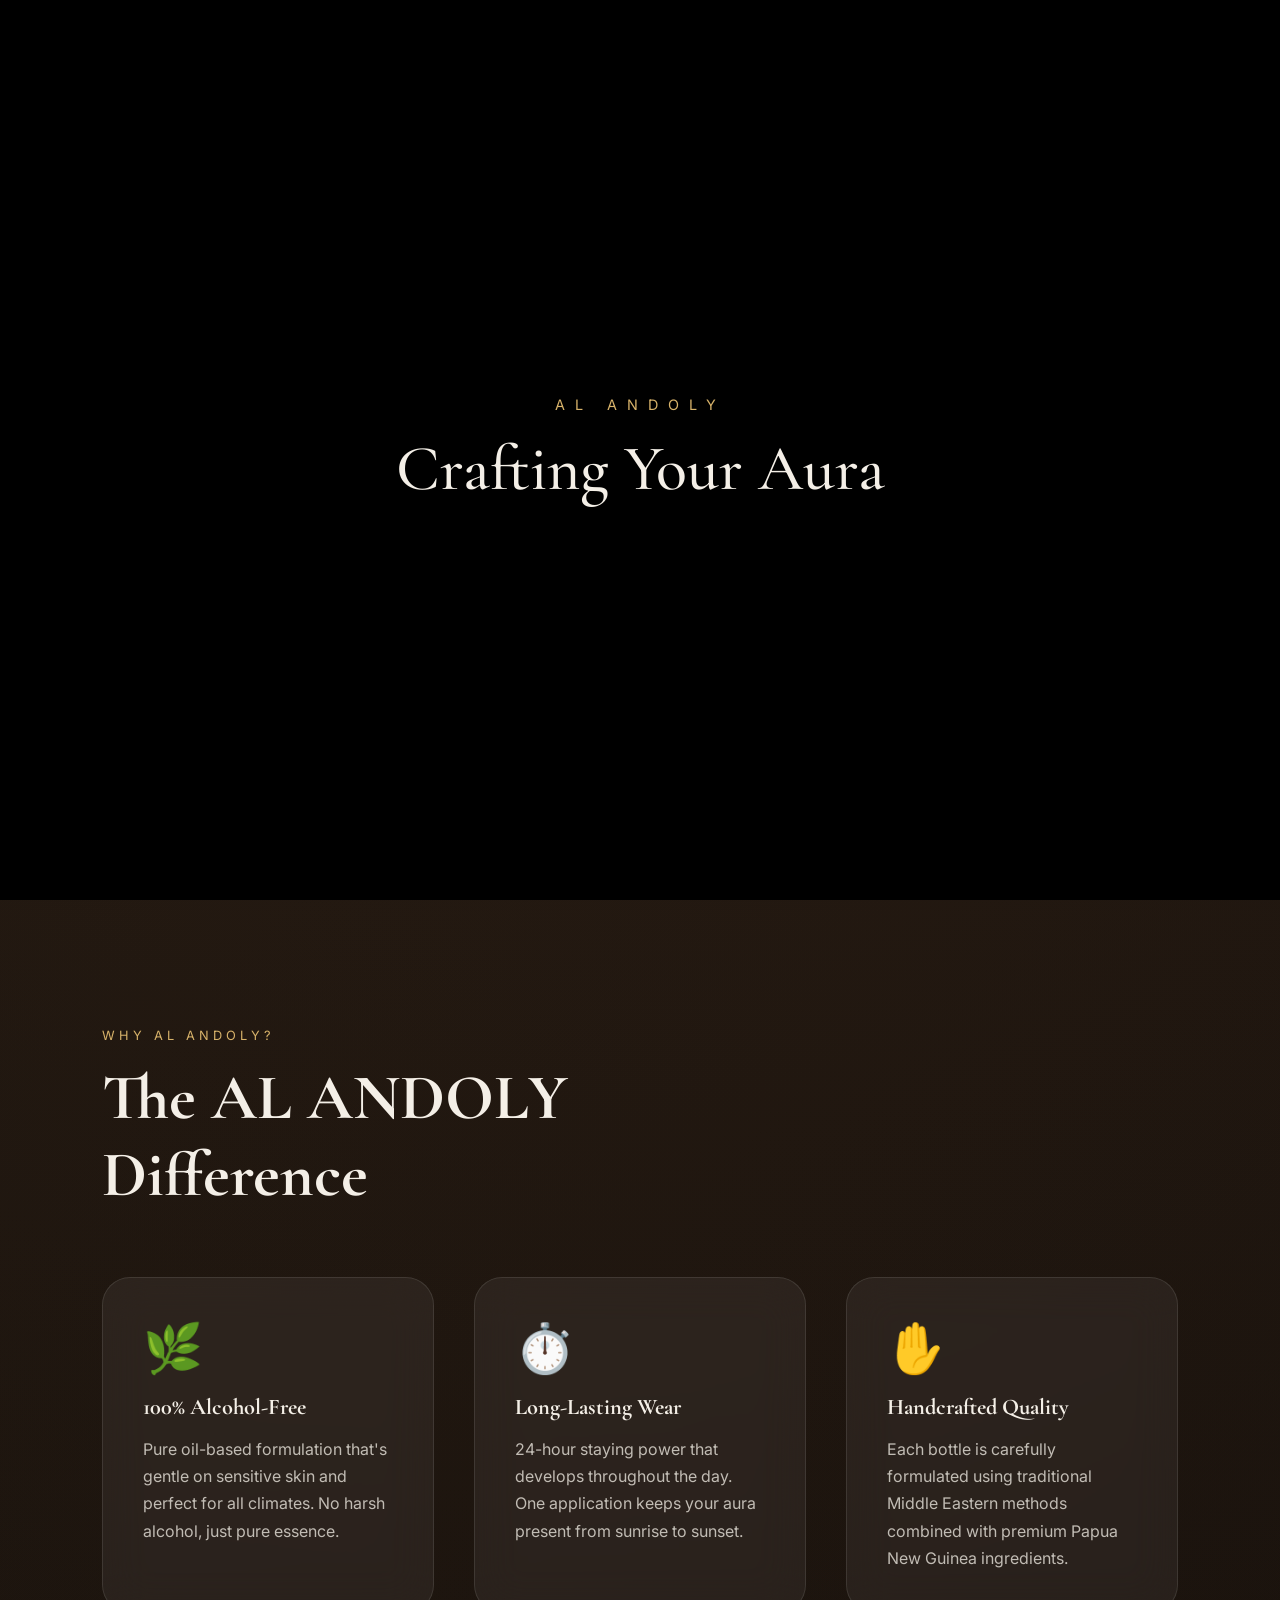
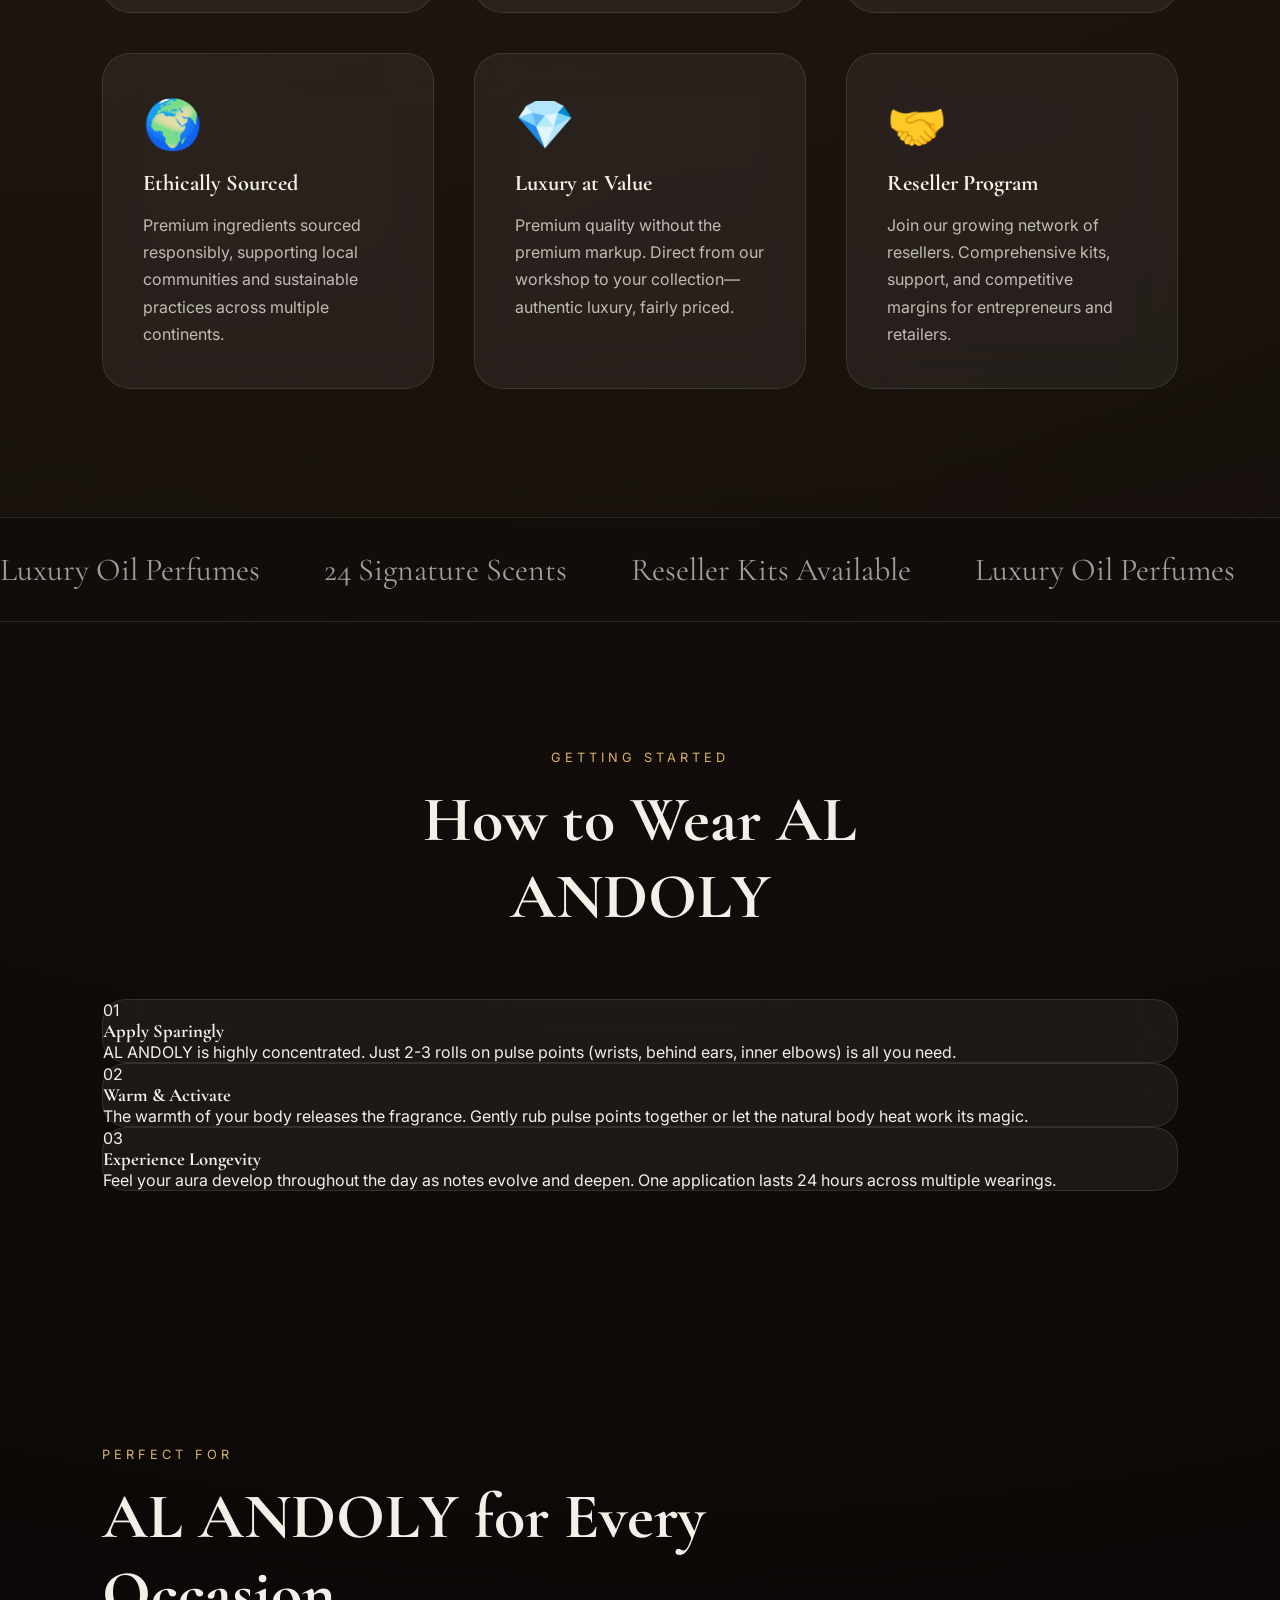
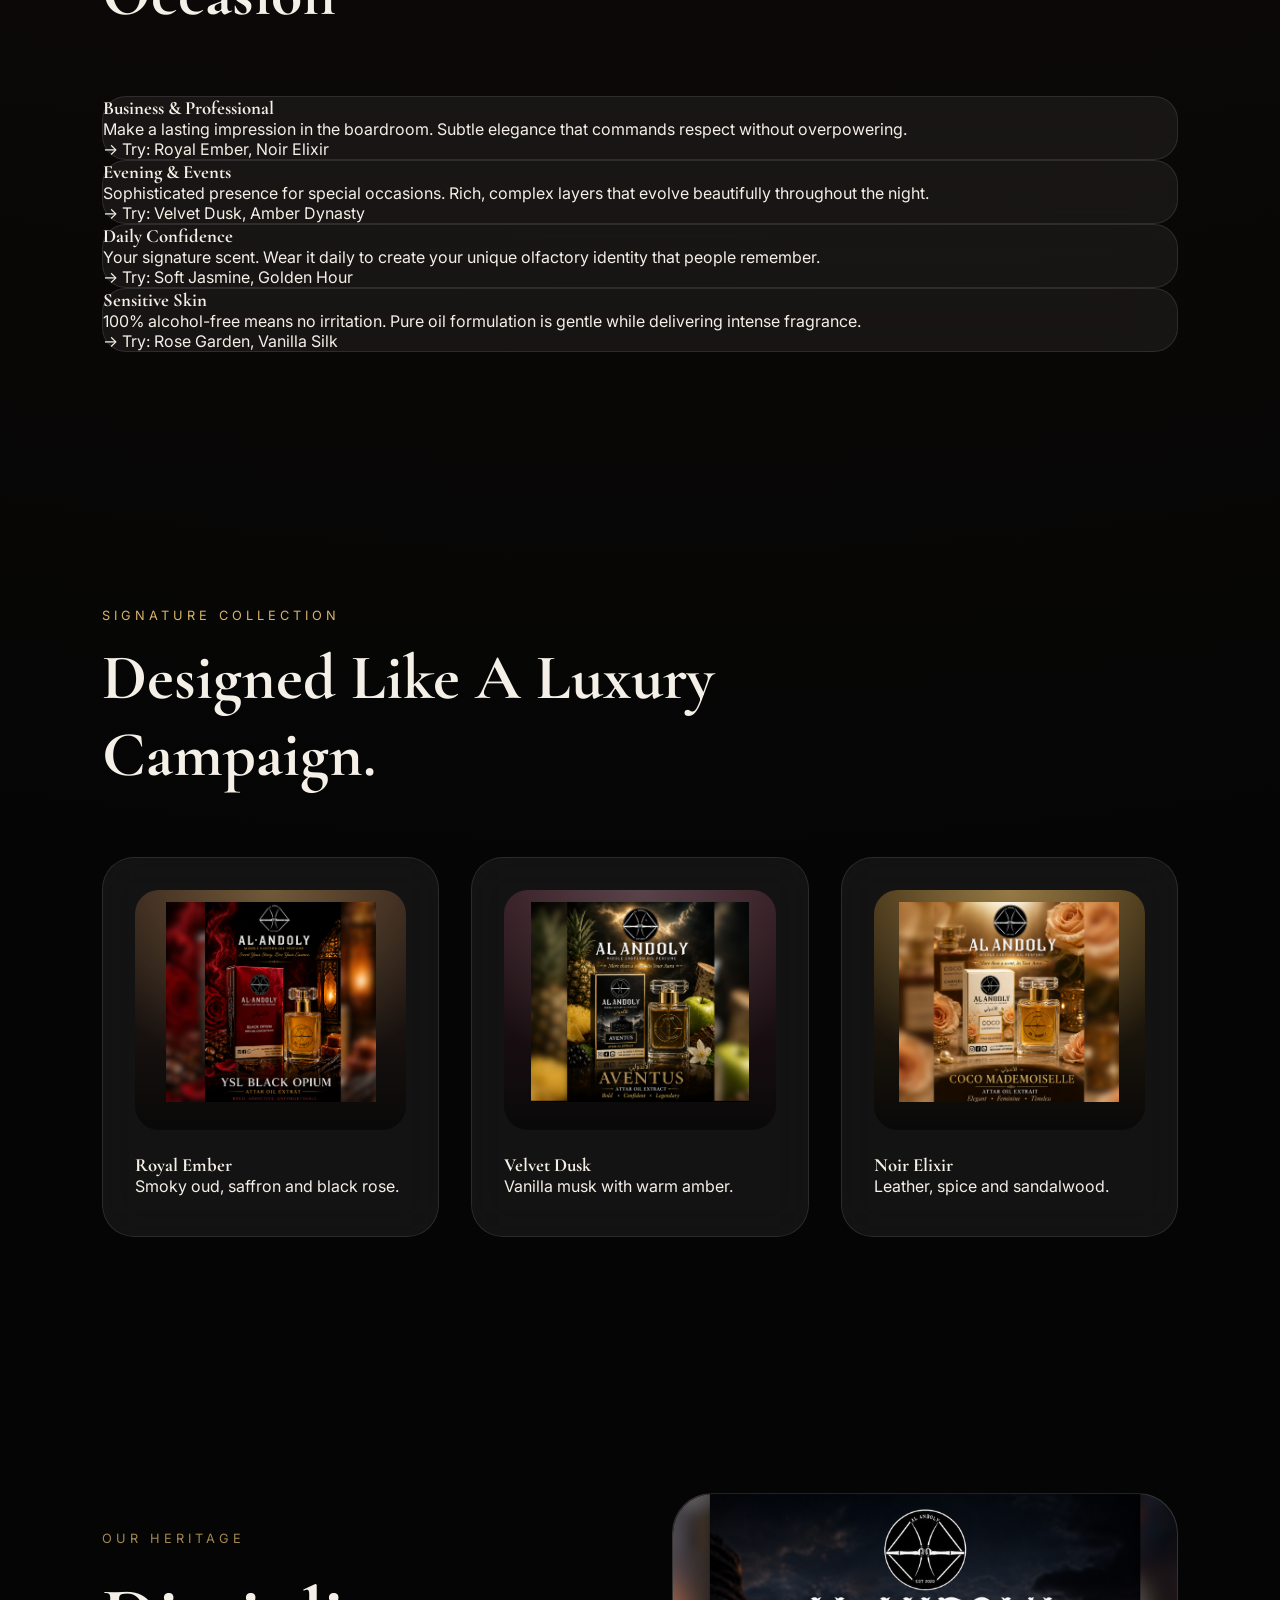
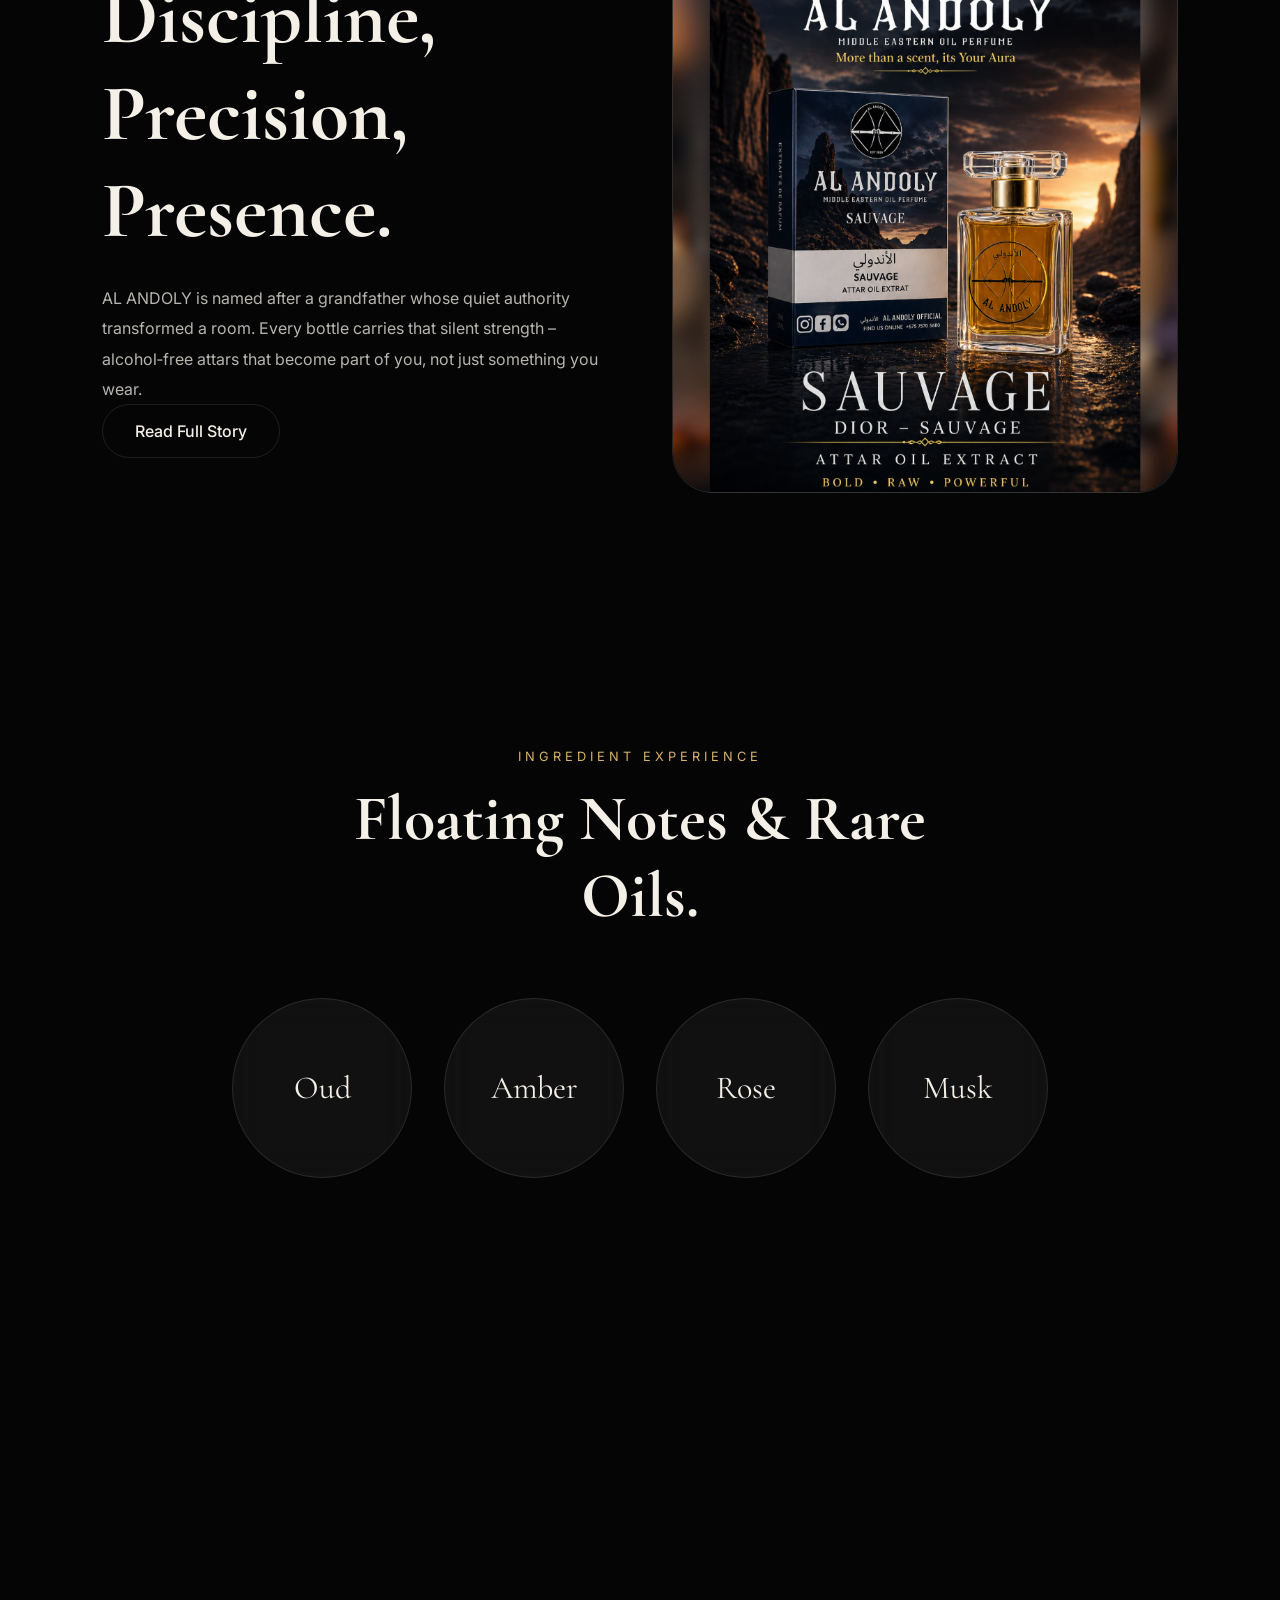
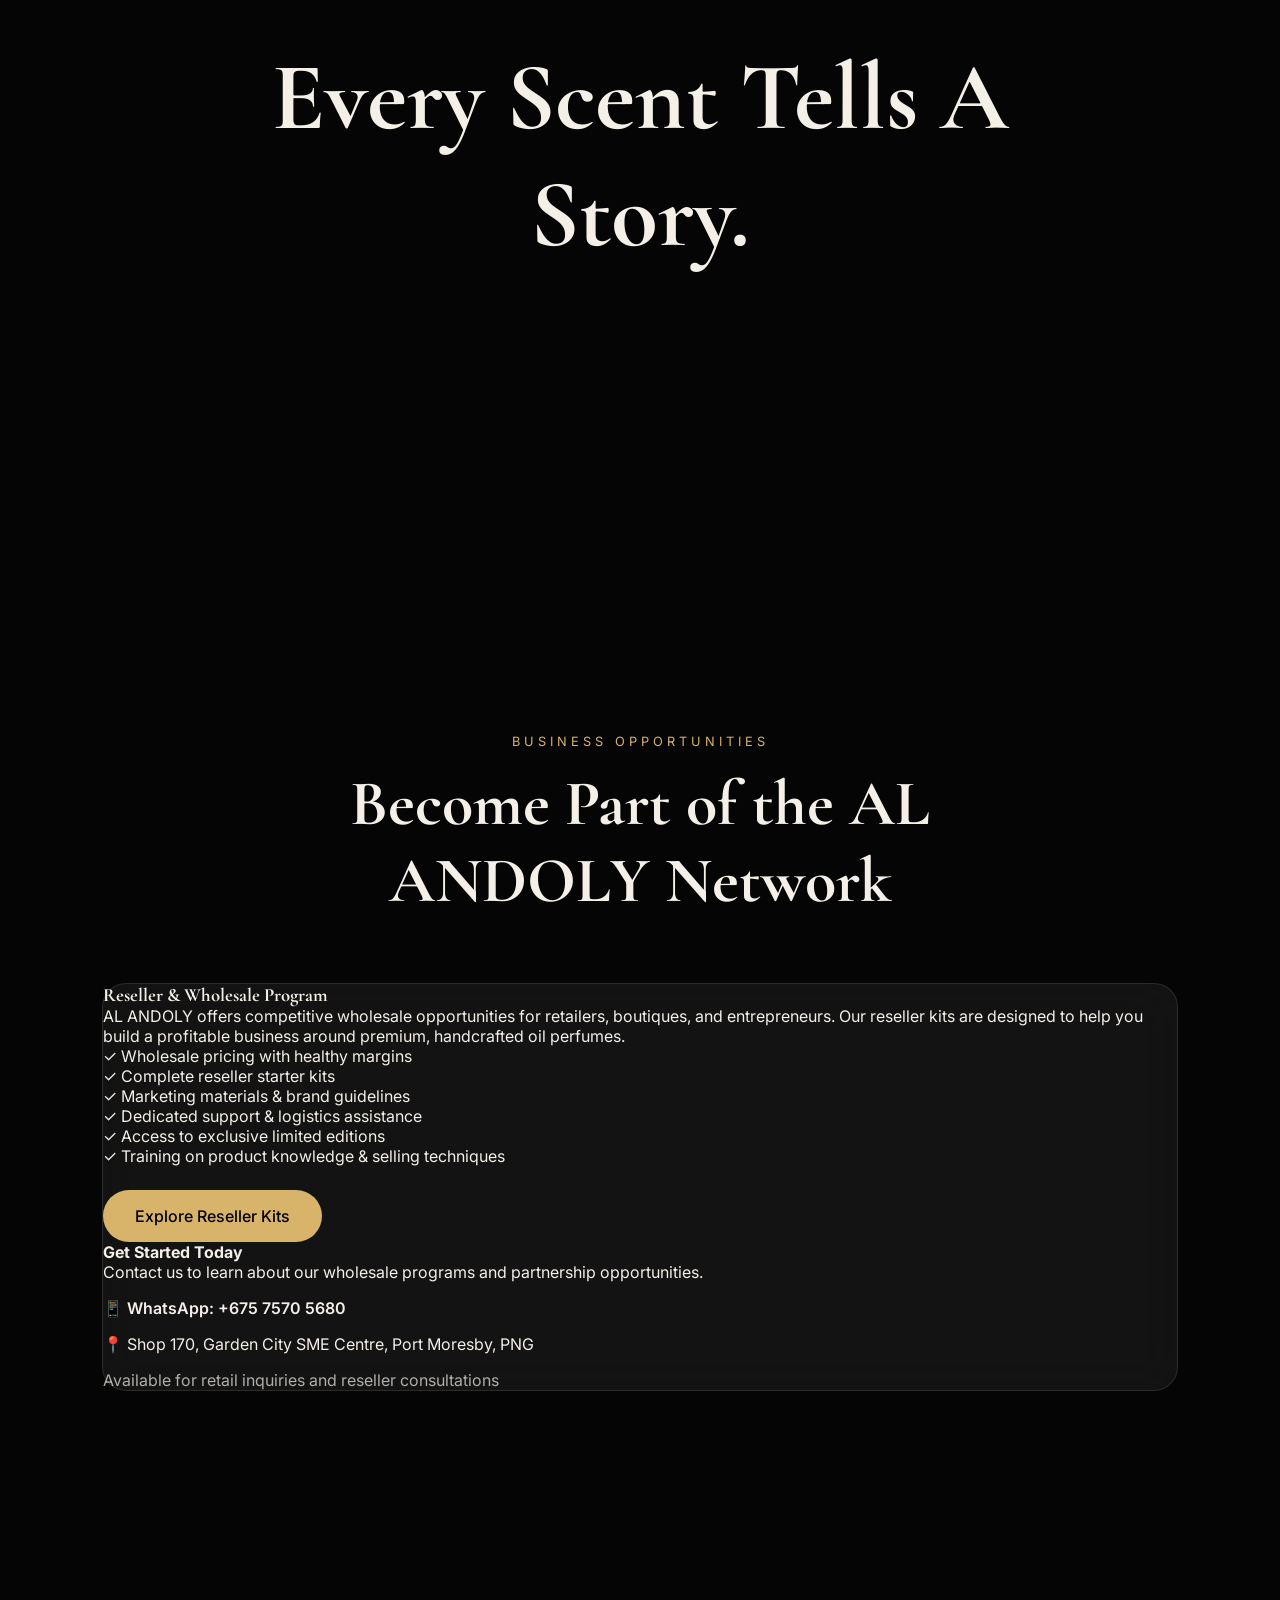
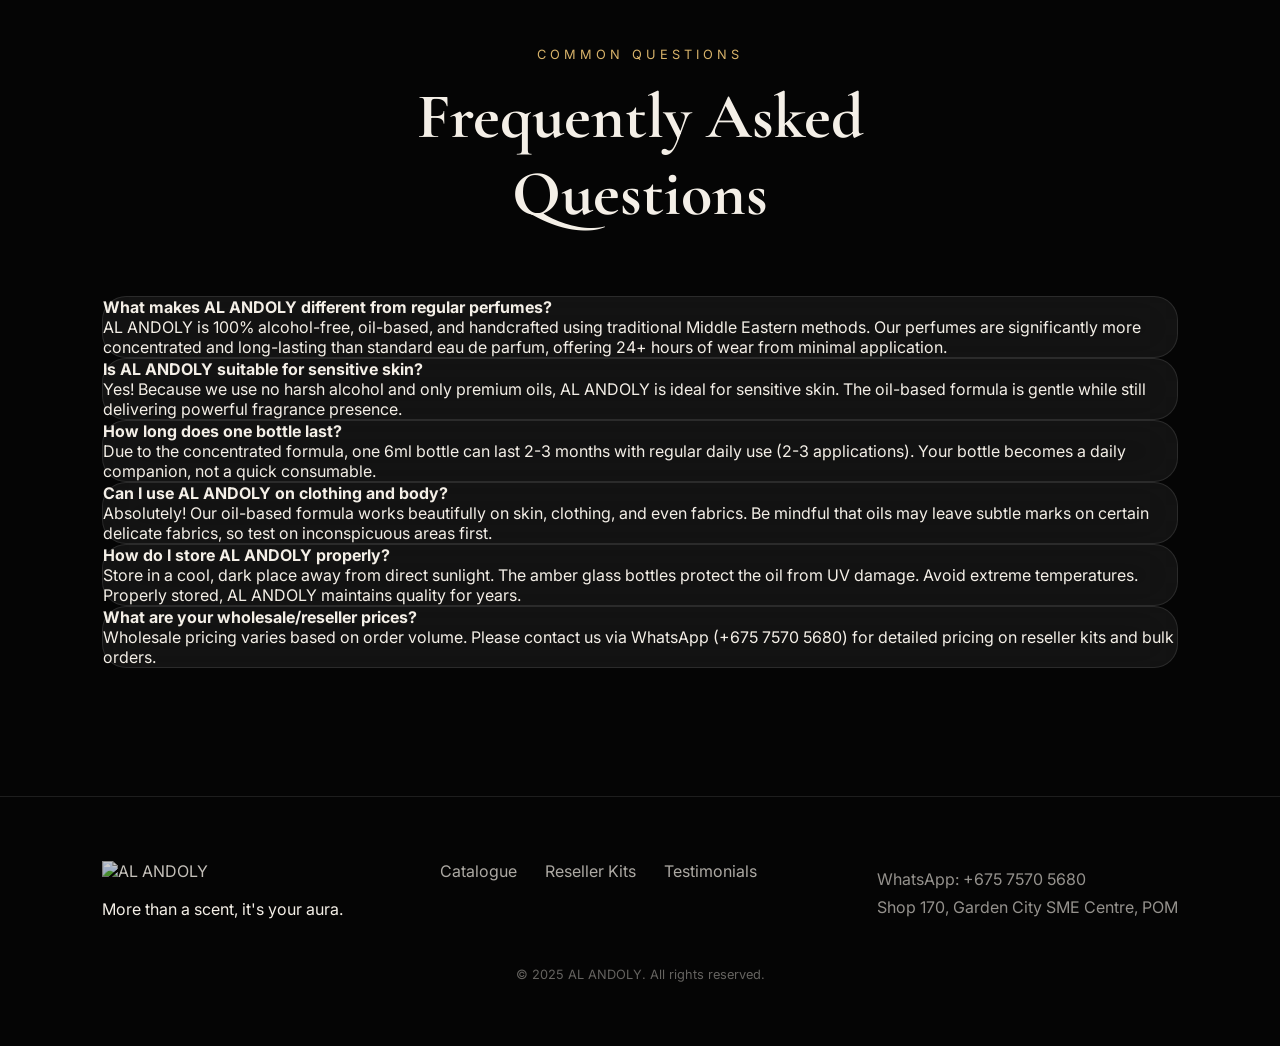
==== index.html @ 58c6578e "Initial Webpage upload" ====
<!DOCTYPE html>
<html lang="en">
<head>
  <meta charset="UTF-8" />
  <meta name="viewport" content="width=device-width, initial-scale=1.0, user-scalable=yes" />
  <title>AL ANDOLY | Luxury Oil Perfumes</title>
  <link rel="preconnect" href="https://fonts.googleapis.com">
  <link rel="preconnect" href="https://fonts.gstatic.com" crossorigin>
  <link href="https://fonts.googleapis.com/css2?family=Cormorant+Garamond:wght@300;400;500;600;700&family=Inter:wght@300;400;500;600&display=swap" rel="stylesheet">
  <link rel="stylesheet" href="css/style.css">
  <script src="https://cdnjs.cloudflare.com/ajax/libs/gsap/3.12.5/gsap.min.js" defer></script>
  <script src="https://cdnjs.cloudflare.com/ajax/libs/gsap/3.12.5/ScrollTrigger.min.js" defer></script>
  <script src="https://unpkg.com/lenis@1.1.16/dist/lenis.min.js" defer></script>
  <script src="https://cdnjs.cloudflare.com/ajax/libs/three.js/r128/three.min.js" defer></script>
  <script src="js/main.js" defer></script>
</head>
<body>
  <div class="noise"></div>
  <div class="cursor"></div>

  <!-- Preloader -->
  <div class="preloader">
    <div class="preloader__content">
      <span>AL ANDOLY</span>
      <h1>Crafting Your Aura</h1>
    </div>
  </div>

  <!-- Ad trigger button (present on all pages) -->
  <button class="ad-trigger" id="adTrigger">
    <span>🔥</span> EXCLUSIVE OFFERS
  </button>

  <!-- Advertisement Modal -->
  <div class="ad-modal" id="adModal">
    <div class="ad-modal__overlay"></div>
    <div class="ad-modal__content glass">
      <button class="ad-modal__close" id="adClose">&times;</button>
      <div class="ad-slider" id="adSlider"></div>
      <div class="ad-slider__controls">
        <button id="adPrev">&#10094;</button>
        <button id="adNext">&#10095;</button>
      </div>
    </div>
  </div>

  <header class="header glass">
    <div class="header__logo">
      <img src="pictures/logo.jpg" alt="AL ANDOLY" />
    </div>
    <nav>
      <a href="index.html" class="active">Home</a>
      <a href="about.html">About</a>
      <a href="catalogue.html">Catalogue</a>
      <a href="products.html">Products</a>
      <a href="reviews.html">Reviews</a>
    </nav>
    <button class="header__burger">☰</button>
  </header>

  <main>
    <!-- Hero with Three.js canvas -->
    <section class="hero" id="hero">
      <canvas id="heroCanvas"></canvas>
      <div class="hero__overlay"></div>
      <div class="hero__content">
        <p class="eyebrow">Alcohol‑Free · Oil‑Based · Long‑Lasting</p>
        <h1>More Than<br>A Scent.<br>It’s Your Aura.</h1>
        <p class="hero__description">
          Hand‑crafted Middle Eastern oil perfumes, fused with the spirit of Papua New Guinea.
          Wear your identity, leave a quiet mark that lasts from morning until night.
        </p>
        <div class="hero__actions">
          <a href="catalogue.html" class="btn gold">Explore Collection</a>
          <a href="about.html" class="btn ghost">Our Story</a>
        </div>
      </div>
      <div class="floating-bottle"></div>
    </section>
    <!-- Why Choose AL ANDOLY -->
    <section class="why-choose" id="why-choose">
      <div class="section-intro">
        <p class="eyebrow">Why AL ANDOLY?</p>
        <h2>The AL ANDOLY Difference</h2>
      </div>
      <div class="benefits-grid">
        <div class="benefit-card glass">
          <div class="benefit-icon">🌿</div>
          <h3>100% Alcohol-Free</h3>
          <p>Pure oil-based formulation that's gentle on sensitive skin and perfect for all climates. No harsh alcohol, just pure essence.</p>
        </div>
        <div class="benefit-card glass">
          <div class="benefit-icon">⏱️</div>
          <h3>Long-Lasting Wear</h3>
          <p>24-hour staying power that develops throughout the day. One application keeps your aura present from sunrise to sunset.</p>
        </div>
        <div class="benefit-card glass">
          <div class="benefit-icon">✋</div>
          <h3>Handcrafted Quality</h3>
          <p>Each bottle is carefully formulated using traditional Middle Eastern methods combined with premium Papua New Guinea ingredients.</p>
        </div>
        <div class="benefit-card glass">
          <div class="benefit-icon">🌍</div>
          <h3>Ethically Sourced</h3>
          <p>Premium ingredients sourced responsibly, supporting local communities and sustainable practices across multiple continents.</p>
        </div>
        <div class="benefit-card glass">
          <div class="benefit-icon">💎</div>
          <h3>Luxury at Value</h3>
          <p>Premium quality without the premium markup. Direct from our workshop to your collection—authentic luxury, fairly priced.</p>
        </div>
        <div class="benefit-card glass">
          <div class="benefit-icon">🤝</div>
          <h3>Reseller Program</h3>
          <p>Join our growing network of resellers. Comprehensive kits, support, and competitive margins for entrepreneurs and retailers.</p>
        </div>
      </div>
    </section>
    <!-- Marquee -->
    <section class="marquee-section">
      <div class="marquee-track">
        <span>Luxury Oil Perfumes</span>
        <span>24 Signature Scents</span>
        <span>Reseller Kits Available</span>
        <span>Luxury Oil Perfumes</span>
      </div>
    </section>

    <!-- How to Use / Usage Guide -->
    <section class="usage-guide" id="usage-guide">
      <div class="section-intro center">
        <p class="eyebrow">Getting Started</p>
        <h2>How to Wear AL ANDOLY</h2>
      </div>
      <div class="usage-steps">
        <div class="step glass">
          <span class="step-number">01</span>
          <h3>Apply Sparingly</h3>
          <p>AL ANDOLY is highly concentrated. Just 2-3 rolls on pulse points (wrists, behind ears, inner elbows) is all you need.</p>
        </div>
        <div class="step glass">
          <span class="step-number">02</span>
          <h3>Warm & Activate</h3>
          <p>The warmth of your body releases the fragrance. Gently rub pulse points together or let the natural body heat work its magic.</p>
        </div>
        <div class="step glass">
          <span class="step-number">03</span>
          <h3>Experience Longevity</h3>
          <p>Feel your aura develop throughout the day as notes evolve and deepen. One application lasts 24 hours across multiple wearings.</p>
        </div>
      </div>
    </section>
    
    <!-- Product Categories / Use Cases -->
    <section class="use-cases" id="use-cases">
      <div class="section-intro">
        <p class="eyebrow">Perfect For</p>
        <h2>AL ANDOLY for Every Occasion</h2>
      </div>
      <div class="cases-grid">
        <div class="case-item glass">
          <h3>Business & Professional</h3>
          <p>Make a lasting impression in the boardroom. Subtle elegance that commands respect without overpowering.</p>
          <span class="recommendation">→ Try: Royal Ember, Noir Elixir</span>
        </div>
        <div class="case-item glass">
          <h3>Evening & Events</h3>
          <p>Sophisticated presence for special occasions. Rich, complex layers that evolve beautifully throughout the night.</p>
          <span class="recommendation">→ Try: Velvet Dusk, Amber Dynasty</span>
        </div>
        <div class="case-item glass">
          <h3>Daily Confidence</h3>
          <p>Your signature scent. Wear it daily to create your unique olfactory identity that people remember.</p>
          <span class="recommendation">→ Try: Soft Jasmine, Golden Hour</span>
        </div>
        <div class="case-item glass">
          <h3>Sensitive Skin</h3>
          <p>100% alcohol-free means no irritation. Pure oil formulation is gentle while delivering intense fragrance.</p>
          <span class="recommendation">→ Try: Rose Garden, Vanilla Silk</span>
        </div>
      </div>
    </section>

    <!-- Collection tease -->
    <section class="collection" id="collection">
      <div class="section-intro">
        <p class="eyebrow">Signature Collection</p>
        <h2>Designed Like A Luxury Campaign.</h2>
      </div>
      <div class="collection-grid">
        <article class="perfume-card glass">
          <div class="perfume-visual"><img src="pictures/10.png" alt="Royal Ember"></div>
          <h3>Royal Ember</h3>
          <p>Smoky oud, saffron and black rose.</p>
        </article>
        <article class="perfume-card glass">
          <div class="perfume-visual alt"><img src="pictures/11.png" alt="Velvet Dusk"></div>
          <h3>Velvet Dusk</h3>
          <p>Vanilla musk with warm amber.</p>
        </article>
        <article class="perfume-card glass">
          <div class="perfume-visual gold-visual"><img src="pictures/12.png" alt="Noir Elixir"></div>
          <h3>Noir Elixir</h3>
          <p>Leather, spice and sandalwood.</p>
        </article>
      </div>
    </section>

    <!-- Brand Story snippet -->
    <section class="story" id="story">
      <div class="story__content">
        <p class="eyebrow">Our Heritage</p>
        <h2>Discipline, Precision, Presence.</h2>
        <p>
          AL ANDOLY is named after a grandfather whose quiet authority transformed a room.
          Every bottle carries that silent strength – alcohol‑free attars that become part of you,
          not just something you wear.
        </p>
        <a href="about.html" class="btn ghost">Read Full Story</a>
      </div>
      <div class="story__visual glass"><img src="pictures/13.png" alt="AL ANDOLY Heritage" style="width:100%;height:100%;object-fit:cover;border-radius:40px;"></div>
    </section>

    <!-- Ingredient teaser -->
    <section class="ingredients" id="ingredients">
      <div class="section-intro center">
        <p class="eyebrow">Ingredient Experience</p>
        <h2>Floating Notes & Rare Oils.</h2>
      </div>
      <div class="ingredient-orbs">
        <div class="orb">Oud</div>
        <div class="orb">Amber</div>
        <div class="orb">Rose</div>
        <div class="orb">Musk</div>
      </div>
    </section>

    <!-- Campaign video (optional) -->
    <section class="campaign">
      <video autoplay muted loop playsinline>
        <source src="videos/campaign.mp4" type="video/mp4">
      </video>
      <div class="campaign__overlay">
        <h2>Every Scent Tells A Story.</h2>
      </div>
    </section>

    <!-- Partnership / Reseller Section -->
    <section class="partnership" id="partnership">
      <div class="section-intro center">
        <p class="eyebrow">Business Opportunities</p>
        <h2>Become Part of the AL ANDOLY Network</h2>
      </div>
      <div class="partnership-content glass">
        <div class="partnership-info">
          <h3>Reseller & Wholesale Program</h3>
          <p>AL ANDOLY offers competitive wholesale opportunities for retailers, boutiques, and entrepreneurs. Our reseller kits are designed to help you build a profitable business around premium, handcrafted oil perfumes.</p>
          <div class="partnership-features">
            <p>✓ Wholesale pricing with healthy margins</p>
            <p>✓ Complete reseller starter kits</p>
            <p>✓ Marketing materials & brand guidelines</p>
            <p>✓ Dedicated support & logistics assistance</p>
            <p>✓ Access to exclusive limited editions</p>
            <p>✓ Training on product knowledge & selling techniques</p>
          </div>
          <a href="products.html" class="btn gold" style="margin-top: 1.5rem;">Explore Reseller Kits</a>
        </div>
        <div class="partnership-contact">
          <h4>Get Started Today</h4>
          <p>Contact us to learn about our wholesale programs and partnership opportunities.</p>
          <p style="margin: 1rem 0; font-weight: 600;">📱 WhatsApp: +675 7570 5680</p>
          <p style="margin: 1rem 0;">📍 Shop 170, Garden City SME Centre, Port Moresby, PNG</p>
          <p style="opacity: 0.7; margin-top: 1rem;">Available for retail inquiries and reseller consultations</p>
        </div>
      </div>
    </section>

    <!-- FAQ Section -->
    <section class="faq" id="faq">
      <div class="section-intro center">
        <p class="eyebrow">Common Questions</p>
        <h2>Frequently Asked Questions</h2>
      </div>
      <div class="faq-items">
        <div class="faq-item glass">
          <h4>What makes AL ANDOLY different from regular perfumes?</h4>
          <p>AL ANDOLY is 100% alcohol-free, oil-based, and handcrafted using traditional Middle Eastern methods. Our perfumes are significantly more concentrated and long-lasting than standard eau de parfum, offering 24+ hours of wear from minimal application.</p>
        </div>
        <div class="faq-item glass">
          <h4>Is AL ANDOLY suitable for sensitive skin?</h4>
          <p>Yes! Because we use no harsh alcohol and only premium oils, AL ANDOLY is ideal for sensitive skin. The oil-based formula is gentle while still delivering powerful fragrance presence.</p>
        </div>
        <div class="faq-item glass">
          <h4>How long does one bottle last?</h4>
          <p>Due to the concentrated formula, one 6ml bottle can last 2-3 months with regular daily use (2-3 applications). Your bottle becomes a daily companion, not a quick consumable.</p>
        </div>
        <div class="faq-item glass">
          <h4>Can I use AL ANDOLY on clothing and body?</h4>
          <p>Absolutely! Our oil-based formula works beautifully on skin, clothing, and even fabrics. Be mindful that oils may leave subtle marks on certain delicate fabrics, so test on inconspicuous areas first.</p>
        </div>
        <div class="faq-item glass">
          <h4>How do I store AL ANDOLY properly?</h4>
          <p>Store in a cool, dark place away from direct sunlight. The amber glass bottles protect the oil from UV damage. Avoid extreme temperatures. Properly stored, AL ANDOLY maintains quality for years.</p>
        </div>
        <div class="faq-item glass">
          <h4>What are your wholesale/reseller prices?</h4>
          <p>Wholesale pricing varies based on order volume. Please contact us via WhatsApp (+675 7570 5680) for detailed pricing on reseller kits and bulk orders.</p>
        </div>
      </div>
    </section>
  </main>

  <footer class="footer">
    <div class="footer__brand">
      <img src="pictures/logo.jpg" alt="AL ANDOLY" class="footer__logo" />
      <p>More than a scent, it's your aura.</p>
    </div>
    <div class="footer__links">
      <a href="catalogue.html">Catalogue</a>
      <a href="products.html">Reseller Kits</a>
      <a href="reviews.html">Testimonials</a>
    </div>
    <div class="footer__contact">
      <p>WhatsApp: +675 7570 5680</p>
      <p>Shop 170, Garden City SME Centre, POM</p>
    </div>
    <p class="footer__copy">&copy; 2025 AL ANDOLY. All rights reserved.</p>
  </footer>
</body>
</html>
---- css/style.css ----
:root {
  --bg: #050505;
  --gold: #d8b36a;
  --cream: #f4efe7;
  --glass: rgba(255,255,255,0.06);
  --border: rgba(255,255,255,0.1);
}
*{margin:0;padding:0;box-sizing:border-box}
html{scroll-behavior:smooth}
body{
  background: radial-gradient(circle at top, #231710 0%, #050505 45%);
  color:var(--cream);
  font-family:'Inter',sans-serif;
  overflow-x:hidden;
  cursor: none;
}
body::before{
  content:'';position:fixed;inset:0;
  background:radial-gradient(circle at 20% 20%, rgba(216,179,106,.12), transparent 30%),
             radial-gradient(circle at 80% 60%, rgba(120,30,50,.15), transparent 30%);
  pointer-events:none;
}
.noise{position:fixed;inset:0;opacity:.04;background-image:url('https://grainy-gradients.vercel.app/noise.svg');pointer-events:none}
.cursor{
  width:14px;height:14px;border-radius:50%;background:var(--gold);position:fixed;top:0;left:0;
  mix-blend-mode:difference;z-index:9999;pointer-events:none;transition:transform 0.1s;
}
.cursor-follower{display:none;} /* not used in this style */
.glass{
  background:var(--glass);border:1px solid var(--border);backdrop-filter:blur(22px);border-radius:24px;
}
.preloader{
  position:fixed;inset:0;background:#000;z-index:10000;display:flex;align-items:center;justify-content:center;
}
.preloader__content{text-align:center}
.preloader span{letter-spacing:10px;color:var(--gold);font-size:0.9rem;text-transform:uppercase;}
.preloader h1{font-family:'Cormorant Garamond',serif;font-size:4rem;font-weight:500;color:var(--cream);margin-top:1rem;}
.header{
  position:fixed;top:24px;left:50%;transform:translateX(-50%);
  width:92%;padding:1rem 2rem;border-radius:999px;display:flex;justify-content:space-between;align-items:center;z-index:1000;
}
.header__logo img{height:44px;display:block;}
.logo,h1,h2,h3{font-family:'Cormorant Garamond',serif}
nav{display:flex;gap:2rem}
nav a{color:var(--cream);text-decoration:none;font-size:0.9rem;letter-spacing:0.5px;transition:0.3s;opacity:0.8}
nav a:hover,nav a.active{opacity:1;color:var(--gold)}
.header__burger{display:none;background:none;border:none;color:var(--gold);font-size:1.8rem;cursor:pointer}
.sound-toggle{display:none;}
.hero{height:100vh;position:relative;display:flex;align-items:center;padding:0 8vw}
#heroCanvas{position:absolute;inset:0;width:100%;height:100%}
.hero__overlay{position:absolute;inset:0;background:linear-gradient(to bottom, rgba(0,0,0,.3), rgba(0,0,0,.7))}
.hero__content{position:relative;z-index:2;max-width:720px}
.eyebrow{text-transform:uppercase;letter-spacing:4px;color:var(--gold);margin-bottom:1rem;font-size:0.8rem}
.hero h1{font-size:clamp(4rem,9vw,8rem);line-height:.88;margin-bottom:1.5rem;color:var(--cream)}
.hero__description{max-width:560px;opacity:.75;line-height:1.8;margin-bottom:2rem}
.hero__subtitle{max-width:600px;opacity:.8;line-height:1.8;margin-bottom:2rem;font-size:1.1rem;}
.hero__actions{display:flex;gap:1rem;flex-wrap:wrap}
.btn{padding:1rem 2rem;border-radius:999px;text-decoration:none;transition:.4s ease;display:inline-block;font-weight:500;cursor:pointer;}
.gold{background:var(--gold);color:#000}
.ghost{border:1px solid var(--border);color:var(--cream)}
.btn:hover{transform:translateY(-4px)}
.floating-bottle{
  width:320px;height:520px;border-radius:160px;
  background:linear-gradient(180deg, rgba(255,255,255,.15), rgba(255,255,255,.03));
  position:absolute;right:8%;top:50%;transform:translateY(-50%);box-shadow:0 0 120px rgba(216,179,106,.15);
}
.marquee-section{padding:2rem 0;overflow:hidden;border-top:1px solid var(--border);border-bottom:1px solid var(--border)}
.marquee-track{display:flex;gap:4rem;white-space:nowrap;animation:marquee 18s linear infinite;font-size:2rem;font-family:'Cormorant Garamond',serif;color:rgba(255,255,255,.6)}
@keyframes marquee{from{transform:translateX(0)}to{transform:translateX(-50%)}}
section{padding:8rem 8vw}
.section-intro{margin-bottom:4rem}
.section-intro.center{text-align:center}
.section-intro h2{font-size:4rem;max-width:700px;color:var(--cream)}
.collection-grid,.shop-grid{display:grid;grid-template-columns:repeat(auto-fit,minmax(280px,1fr));gap:2rem}
.perfume-card,.shop-item{padding:2rem;border-radius:32px;min-height:380px;transition:.5s ease;cursor:pointer;}
.perfume-card:hover,.shop-item:hover{transform:translateY(-12px);border-color:rgba(216,179,106,.3)}
.perfume-visual,.shop-image{height:240px;border-radius:24px;margin-bottom:1.5rem;
  background:radial-gradient(circle at top, rgba(216,179,106,.4), transparent 70%), linear-gradient(180deg, #2d1d18, #090909);display:flex;align-items:center;justify-content:center;overflow:hidden;}
.perfume-visual img, .shop-image img{width:100%;height:100%;object-fit:contain;}
.alt{background:radial-gradient(circle at top, rgba(255,255,255,.2), transparent 70%), linear-gradient(180deg, #30151d, #090909)}
.gold-visual{background:radial-gradient(circle at top, rgba(216,179,106,.6), transparent 70%), linear-gradient(180deg, #34250e, #090909)}
.story{display:grid;grid-template-columns:1fr 1fr;gap:4rem;align-items:center}
.story__content h2{font-size:5rem;margin-bottom:1.5rem;color:var(--cream)}
.story__content p{opacity:.75;line-height:1.9}
.story__visual{height:600px;border-radius:40px;background:linear-gradient(180deg, rgba(255,255,255,.1), rgba(255,255,255,.02));overflow:hidden;}
.ingredient-orbs{display:flex;justify-content:center;gap:2rem;flex-wrap:wrap}
.orb{width:180px;height:180px;border-radius:50%;display:flex;align-items:center;justify-content:center;background:rgba(255,255,255,.05);backdrop-filter:blur(20px);border:1px solid var(--border);font-family:'Cormorant Garamond',serif;font-size:2rem;transition:0.3s}
.orb:hover{background:rgba(216,179,106,.1);border-color:var(--gold)}
.campaign{height:100vh;position:relative;overflow:hidden}
.campaign video{width:100%;height:100%;object-fit:cover;filter:brightness(.45)}
.campaign__overlay{position:absolute;inset:0;display:flex;align-items:center;justify-content:center}
.campaign h2{font-size:6rem;text-align:center;max-width:900px}
.footer{padding:4rem 8vw;border-top:1px solid var(--border);display:flex;justify-content:space-between;flex-wrap:wrap;gap:2rem}
.footer__brand{display:flex;flex-direction:column;gap:0.5rem}
.footer__logo{height:30px;opacity:0.8}
.footer__links a{color:var(--cream);text-decoration:none;margin-right:1.5rem;opacity:0.7;transition:0.3s}
.footer__links a:hover{opacity:1;color:var(--gold)}
.footer__contact p{opacity:0.6;margin-top:0.5rem}
.footer__copy{width:100%;text-align:center;opacity:0.4;margin-top:1rem;font-size:0.8rem}

/* Ad Trigger Button */
.ad-trigger{
  position:fixed;bottom:2rem;right:2rem;z-index:500;
  background:var(--gold);color:#000;border:none;border-radius:50px;
  padding:0.8rem 2rem;font-weight:600;display:flex;align-items:center;gap:0.5rem;
  cursor:pointer;transition:transform 0.3s,box-shadow 0.3s;box-shadow:0 4px 20px rgba(216,179,106,0.5);
}
.ad-trigger:hover{transform:translateY(-4px);box-shadow:0 8px 25px rgba(216,179,106,0.7)}

/* Ad Modal */
.ad-modal{position:fixed;inset:0;z-index:2000;display:none;justify-content:center;align-items:center;}
.ad-modal.open{display:flex;}
.ad-modal__overlay{position:absolute;inset:0;background:rgba(0,0,0,0.85);}
.ad-modal__content{position:relative;max-width:650px;width:90%;padding:2rem;}
.ad-modal__close{position:absolute;top:10px;right:20px;background:none;border:none;color:#fff;font-size:2rem;cursor:pointer;}
.ad-slider{position:relative;}
.ad-slide{display:none;text-align:center;animation:fadeIn 0.4s;}
.ad-slide.active{display:block;}
.ad-slide__img{width:100%;max-height:400px;object-fit:contain;border-radius:16px;margin-bottom:1rem;}
.ad-slide__info h3{font-family:'Cormorant Garamond',serif;font-size:1.8rem;color:var(--gold);}
.ad-slide__info p{opacity:0.9;margin-top:0.5rem;}
.ad-slider__controls{display:flex;justify-content:space-between;margin-top:1rem;}
.ad-slider__controls button{background:var(--glass);border:none;color:#fff;font-size:2rem;cursor:pointer;padding:0 1rem;border-radius:50%;}
@keyframes fadeIn{from{opacity:0;transform:translateY(10px)}to{opacity:1;transform:translateY(0)}}

/* Perfume Modal (Catalogue detail) */
.perfume-modal{position:fixed;inset:0;z-index:3000;display:none;justify-content:center;align-items:center;}
.perfume-modal.open{display:flex;}
.perfume-modal__overlay{position:absolute;inset:0;background:rgba(0,0,0,0.9);}
.perfume-modal__content{position:relative;max-width:800px;width:95%;padding:2rem;}
.perfume-modal__close{position:absolute;top:10px;right:20px;background:none;border:none;color:#fff;font-size:2.5rem;}
.perfume-modal__inner{}
.detail-layout{display:flex;gap:2rem;flex-wrap:wrap;align-items:center;}
.detail-img{width:250px;object-fit:contain;border-radius:16px;}
.detail-text{flex:1;}
.detail-title{font-family:'Cormorant Garamond',serif;font-size:2.2rem;color:var(--cream);}
.detail-title span{font-size:1rem;opacity:0.6;display:block;margin-top:0.2rem;}
.detail-notes,.detail-mood{margin:0.8rem 0;}
.detail-desc{opacity:0.9;margin:1.2rem 0;line-height:1.6;}
.detail-oil{color:var(--gold);font-weight:600;margin-bottom:1.5rem;}

/* Catalogue grid */
.page-catalogue{padding:8rem 4vw 4rem;}
.catalogue-hero{text-align:center;margin-bottom:3rem;}
.catalogue-hero h1{font-size:4rem;}
.catalogue-grid{display:grid;grid-template-columns:repeat(auto-fill,minmax(200px,1fr));gap:1.5rem;}
.perfume-card img{width:100%;height:200px;object-fit:contain;margin-bottom:1rem;}

/* Products */
.page-products .hero-inner{text-align:center;margin:6rem 0 4rem;}
.page-products .hero-inner h1{font-size:3.5rem;}
.glass-grid{display:grid;grid-template-columns:repeat(auto-fit,minmax(260px,1fr));gap:2rem;padding:0 4vw 4rem;}
.product-card{padding:2rem;text-align:center;display:flex;flex-direction:column;align-items:center;min-height:auto;border-radius:28px;transition:0.4s ease;}
.product-card:hover{transform:translateY(-8px);border-color:var(--gold);}
.product-card img{width:100%;max-height:220px;object-fit:contain;margin-bottom:1.5rem;border-radius:16px;}
.product-card h3{font-size:1.3rem;margin-bottom:1rem;color:var(--cream);}
.product-card p{margin-bottom:1rem;opacity:0.8;font-size:0.95rem;line-height:1.6;}
.price{color:var(--gold);font-size:1.2rem;font-weight:600;margin-bottom:1.5rem;display:block;}
.cta-banner{padding:3rem;margin:0 4vw 4rem;text-align:center;border-radius:32px;}
.cta-banner h2{font-size:2.5rem;margin-bottom:2rem;}
.cta-banner ul{list-style:none;margin:1.5rem 0;display:grid;grid-template-columns:repeat(auto-fit,minmax(250px,1fr));gap:1rem;text-align:left;}
.cta-banner li{padding:0.5rem 0;opacity:0.9;line-height:1.6;}
.cta-banner li{margin:0.5rem 0;}

/* About page */
.page-about .about-hero{text-align:center;margin:8rem 0 4rem;}
.page-about .about-hero h1{font-size:4rem;}
.about-content{display:grid;grid-template-columns:repeat(auto-fit,minmax(300px,1fr));gap:2rem;padding:0 4vw;}
.about-card{padding:2rem;}
.about-card h2{font-size:2rem;margin-bottom:1rem;color:var(--gold);}
.team-preview{text-align:center;margin:5rem 4vw;}
.team-grid{display:flex;justify-content:center;gap:2rem;flex-wrap:wrap;margin:2rem 0;}
.team-grid img{width:120px;height:120px;border-radius:50%;object-fit:cover;border:2px solid var(--gold);margin-bottom:0.5rem;}
.team-cta{font-style:italic;opacity:0.7;margin-top:2rem;}

/* Journal & Reviews */
.page-journal .hero-inner,.page-reviews .hero-inner{text-align:center;margin:8rem 0 4rem;}
.journal-grid{display:grid;grid-template-columns:repeat(auto-fit,minmax(300px,1fr));gap:2rem;padding:0 4vw;}
.journal-card{padding:2rem;transition:0.3s;}
.journal-card:hover{transform:translateY(-5px);border-color:var(--gold);}
.journal-card h2{font-size:1.8rem;margin-bottom:1rem;}
.testimonials-grid{display:grid;grid-template-columns:repeat(auto-fit,minmax(300px,1fr));gap:2rem;padding:0 4vw 4rem;}
.testimonial-card{padding:2rem;display:flex;flex-direction:column;justify-content:space-between;}
.testimonial-card p{font-size:1.1rem;line-height:1.6;margin-bottom:1rem;}
.testimonial-card span{color:var(--gold);font-weight:600;}

/* Why Choose Section */
.why-choose{background:linear-gradient(135deg, rgba(216,179,106,.04) 0%, rgba(216,179,106,.02) 100%);}
.benefits-grid{display:grid;grid-template-columns:repeat(auto-fit,minmax(300px,1fr));gap:2.5rem;}
.benefit-card{padding:2.5rem;border-radius:28px;transition:0.5s ease;}
.benefit-card:hover{transform:translateY(-8px);border-color:var(--gold);background:rgba(216,179,106,.12);}
.benefit-icon{font-size:3rem;margin-bottom:1rem;display:block;}
.benefit-card h3{font-size:1.4rem;margin-bottom:1rem;color:var(--cream);}
.benefit-card p{opacity:0.75;line-height:1.7;color:var(--cream);}

/* Story Values List */
.values-list{margin:2rem 0;}
.value-item{margin-bottom:2rem;padding-bottom:2rem;border-bottom:1px solid rgba(255,255,255,.1);}
.value-item:last-child{border-bottom:none;}
.value-item h4{font-size:1.3rem;margin-bottom:1rem;color:var(--gold);}
.value-item p{opacity:0.8;line-height:1.7;}

/* About Page Sections */
.mission-vision-section{padding:8rem 8vw;background:rgba(0,0,0,.3);}
.mv-grid{display:grid;grid-template-columns:repeat(auto-fit,minmax(400px,1fr));gap:2.5rem;margin-top:3rem;}
.mv-card{padding:3rem;border-radius:32px;display:flex;flex-direction:column;}
.mv-card h3{font-size:1.5rem;margin-bottom:1.5rem;color:var(--gold);text-transform:uppercase;letter-spacing:2px;}
.mv-card p{opacity:0.85;line-height:1.9;margin-bottom:1rem;}

.values-section{padding:8rem 8vw;background:rgba(216,179,106,.03);}
.values-grid{display:grid;grid-template-columns:repeat(auto-fit,minmax(300px,1fr));gap:2rem;margin-top:3rem;}
.value-card{padding:2.5rem;border-radius:28px;transition:0.4s ease;}
.value-card:hover{transform:translateY(-6px);border-color:var(--gold);}
.value-card h3{font-size:1.3rem;margin-bottom:1.5rem;color:var(--gold);}
.value-card p{opacity:0.8;line-height:1.8;}

.our-story-section{padding:8rem 8vw;}
.story-content{padding:4rem;display:grid;grid-template-columns:1fr 1fr;gap:4rem;align-items:center;border-radius:40px;}
.story-text .eyebrow{margin-bottom:1.5rem;}
.story-text h2{font-size:3.5rem;margin-bottom:2rem;color:var(--cream);}
.story-text p{opacity:0.85;line-height:2;margin-bottom:1.5rem;}
.story-image{height:500px;border-radius:32px;overflow:hidden;}

.team-section{padding:8rem 8vw;background:rgba(216,179,106,.02);}
.team-grid{display:grid;grid-template-columns:repeat(auto-fit,minmax(250px,1fr));gap:2.5rem;margin-top:3rem;}
.team-member{padding:2rem;border-radius:28px;text-align:center;transition:0.4s ease;}
.team-member:hover{transform:translateY(-8px);border-color:var(--gold);}
.team-image{width:200px;height:200px;margin:0 auto 1.5rem;border-radius:50%;overflow:hidden;background:rgba(216,179,106,.1);}
.team-image img{width:100%;height:100%;object-fit:cover;}
.team-member h3{font-size:1.4rem;margin-bottom:0.5rem;color:var(--cream);}
.team-member .role{font-size:0.95rem;color:var(--gold);font-weight:600;margin-bottom:1rem;text-transform:uppercase;letter-spacing:1px;}
.team-member p{opacity:0.8;line-height:1.7;}
.team-message{text-align:center;margin-top:3rem;opacity:0.8;font-size:1.1rem;}

.why-section{padding:8rem 8vw;}
.why-grid{display:grid;grid-template-columns:repeat(auto-fit,minmax(280px,1fr));gap:2rem;margin-top:3rem;}
.why-item{padding:2.5rem;border-radius:28px;transition:0.4s ease;}
.why-item:hover{transform:translateY(-6px);border-color:var(--gold);}
.why-item h3{font-size:1.3rem;margin-bottom:1rem;color:var(--gold);}
.why-item p{opacity:0.8;line-height:1.7;}

/* Product Page Sections */
.product-section{padding:8rem 8vw;}
.product-section:nth-child(even){background:rgba(216,179,106,.02);}

/* Center intro */
.section-intro.center{text-align:center;}
.section-intro.center .eyebrow{margin-left:auto;margin-right:auto;}
.section-intro.center h2{margin-left:auto;margin-right:auto;}

/* Mobile fixes */
@media(max-width:900px){
  nav{display:none}
  .header__burger{display:block}
  .hero{padding-top:6rem}
  .floating-bottle{display:none}
  .story{grid-template-columns:1fr}
  .story-content{grid-template-columns:1fr}
  .section-intro h2,.story__content h2,.campaign h2{font-size:3rem}
  .hero h1{font-size:3.5rem}
  .footer{flex-direction:column;text-align:center}
  .mv-grid,.values-grid,.team-grid,.why-grid{grid-template-columns:1fr}
  .story-content{grid-template-columns:1fr}
  .mv-card{grid-template-columns:1fr}
}
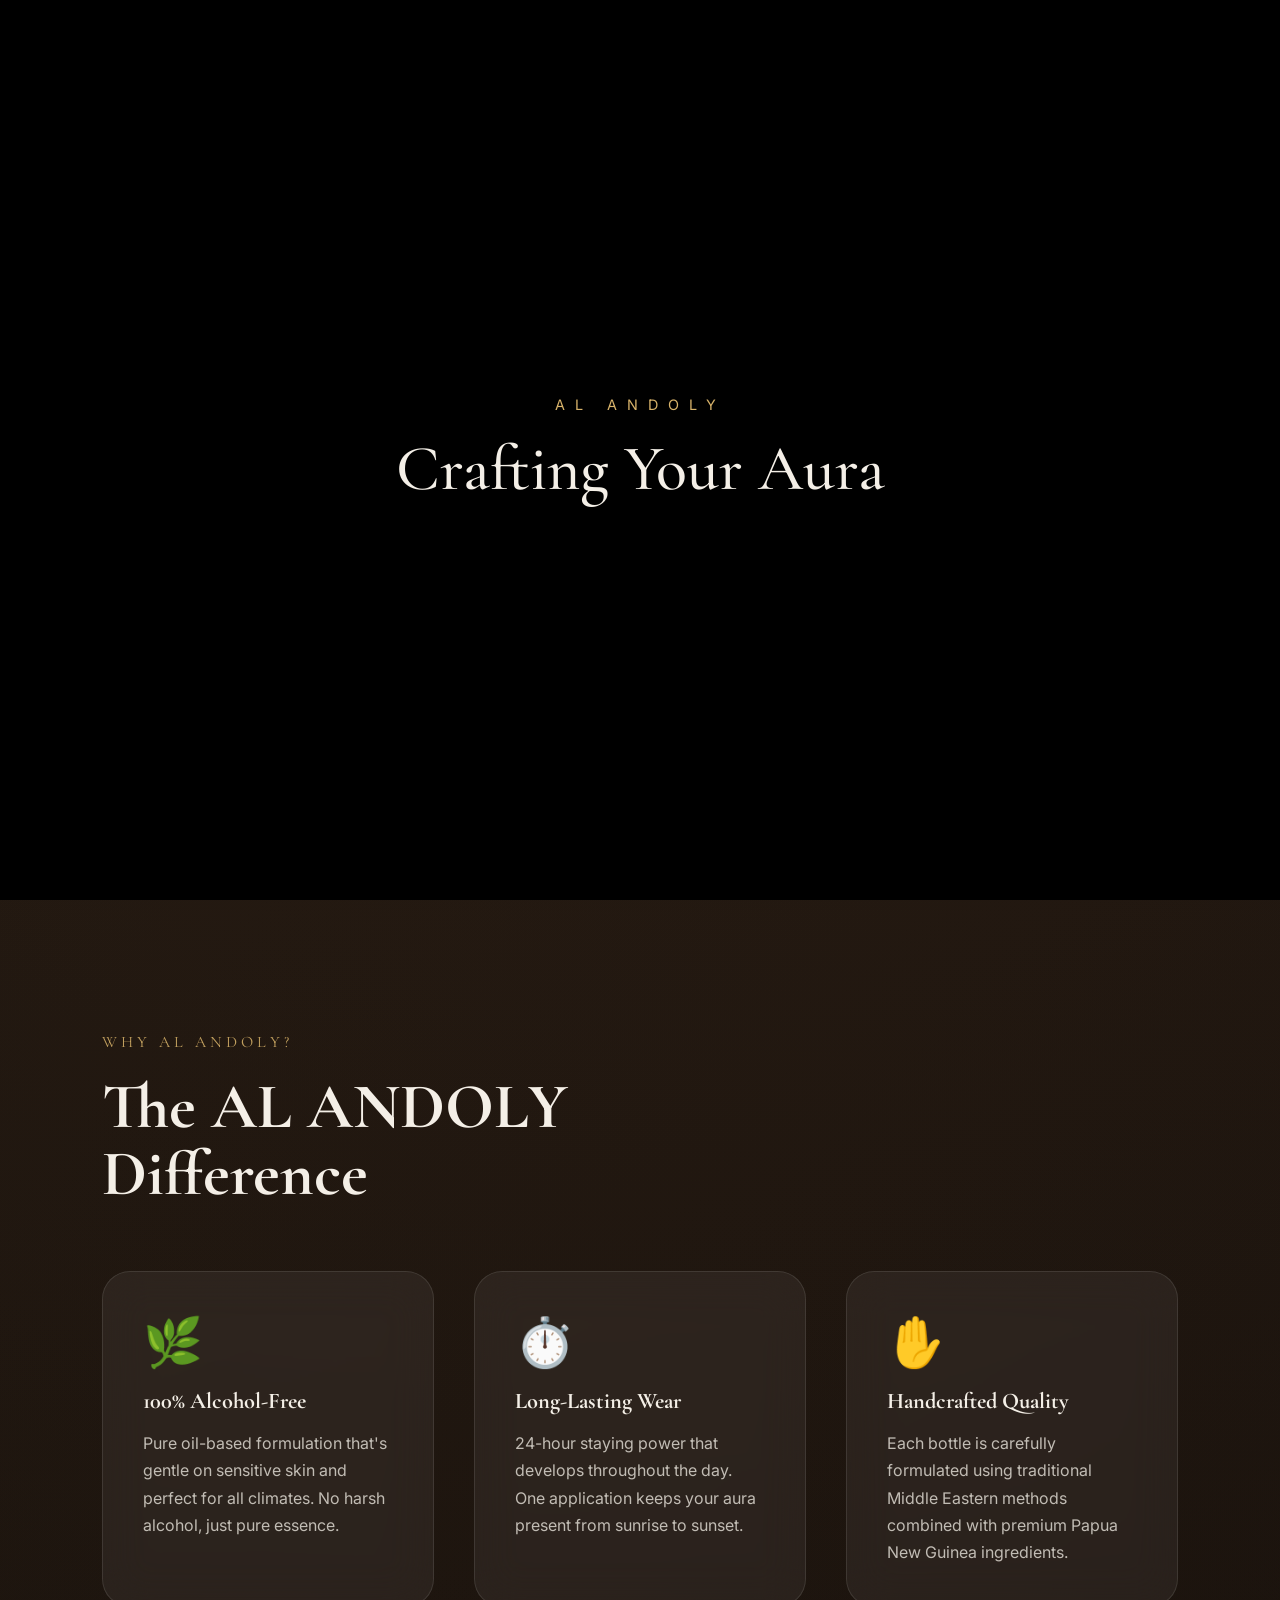
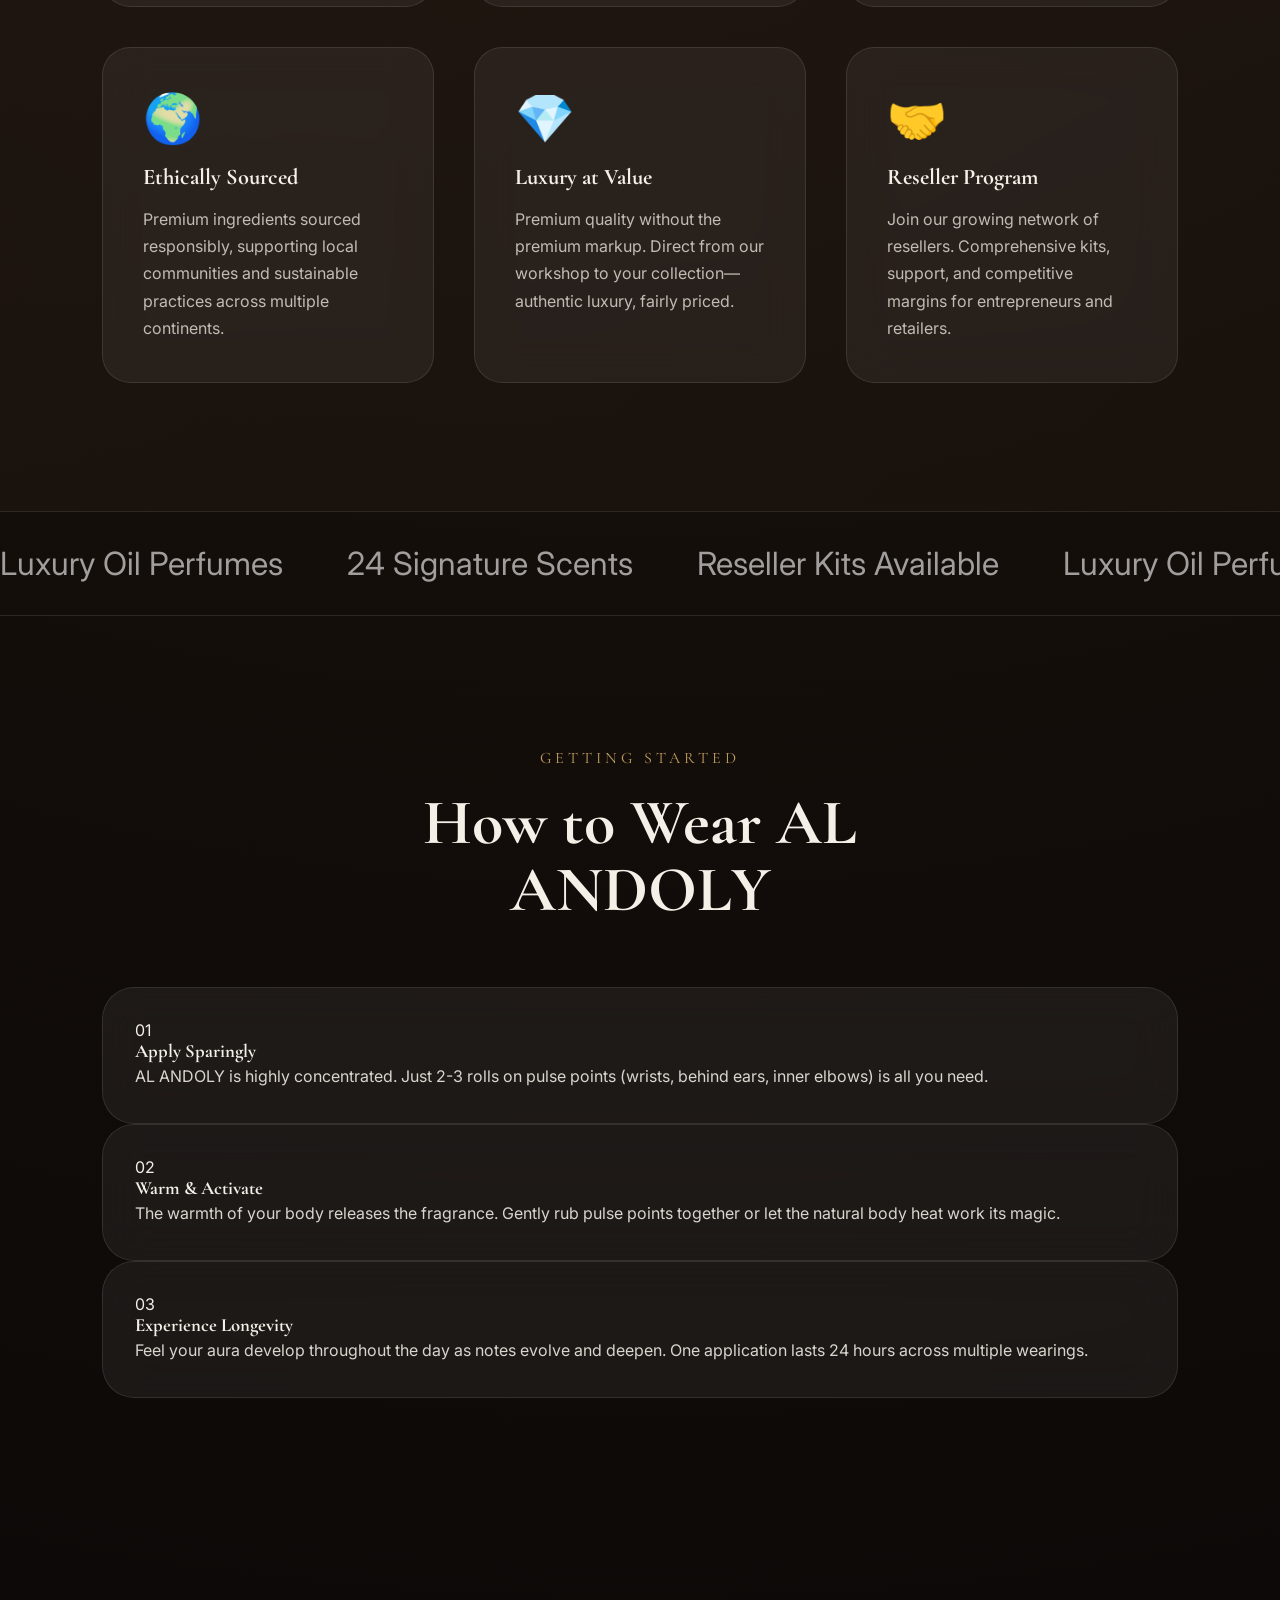
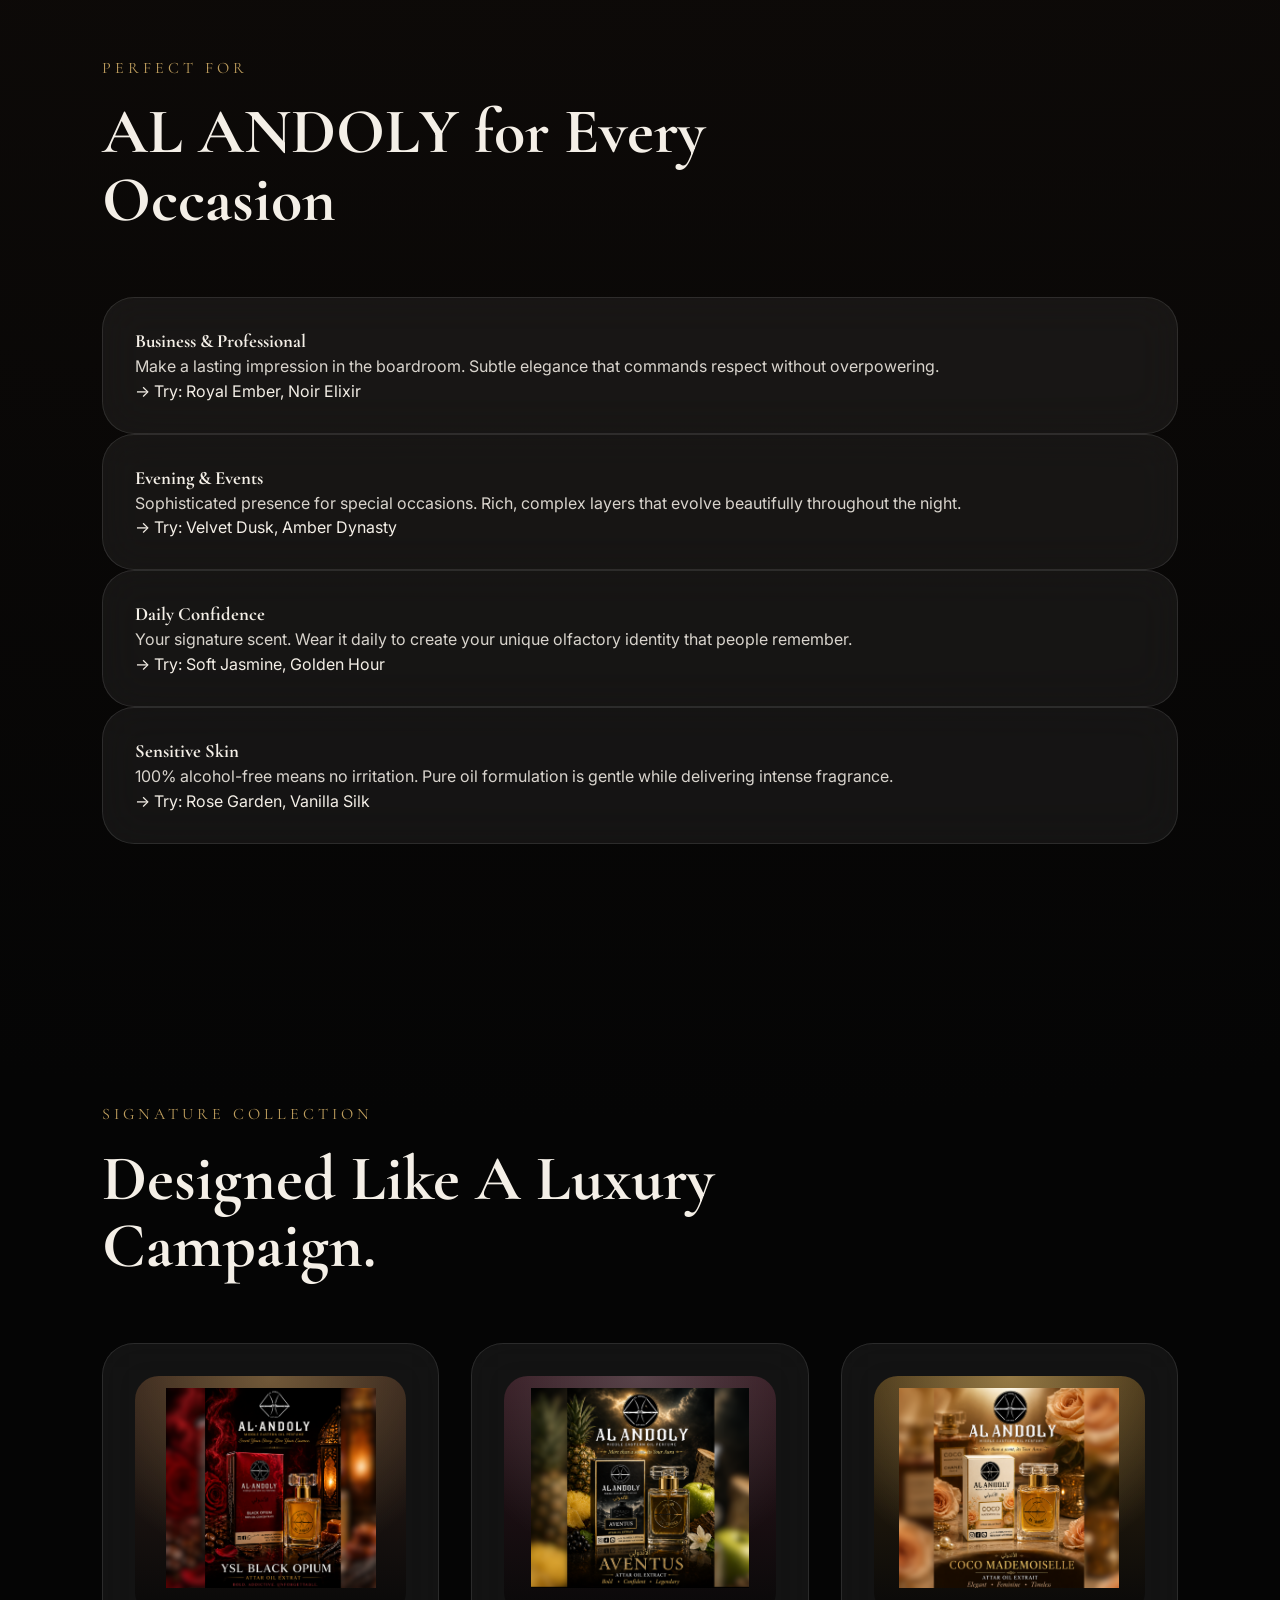
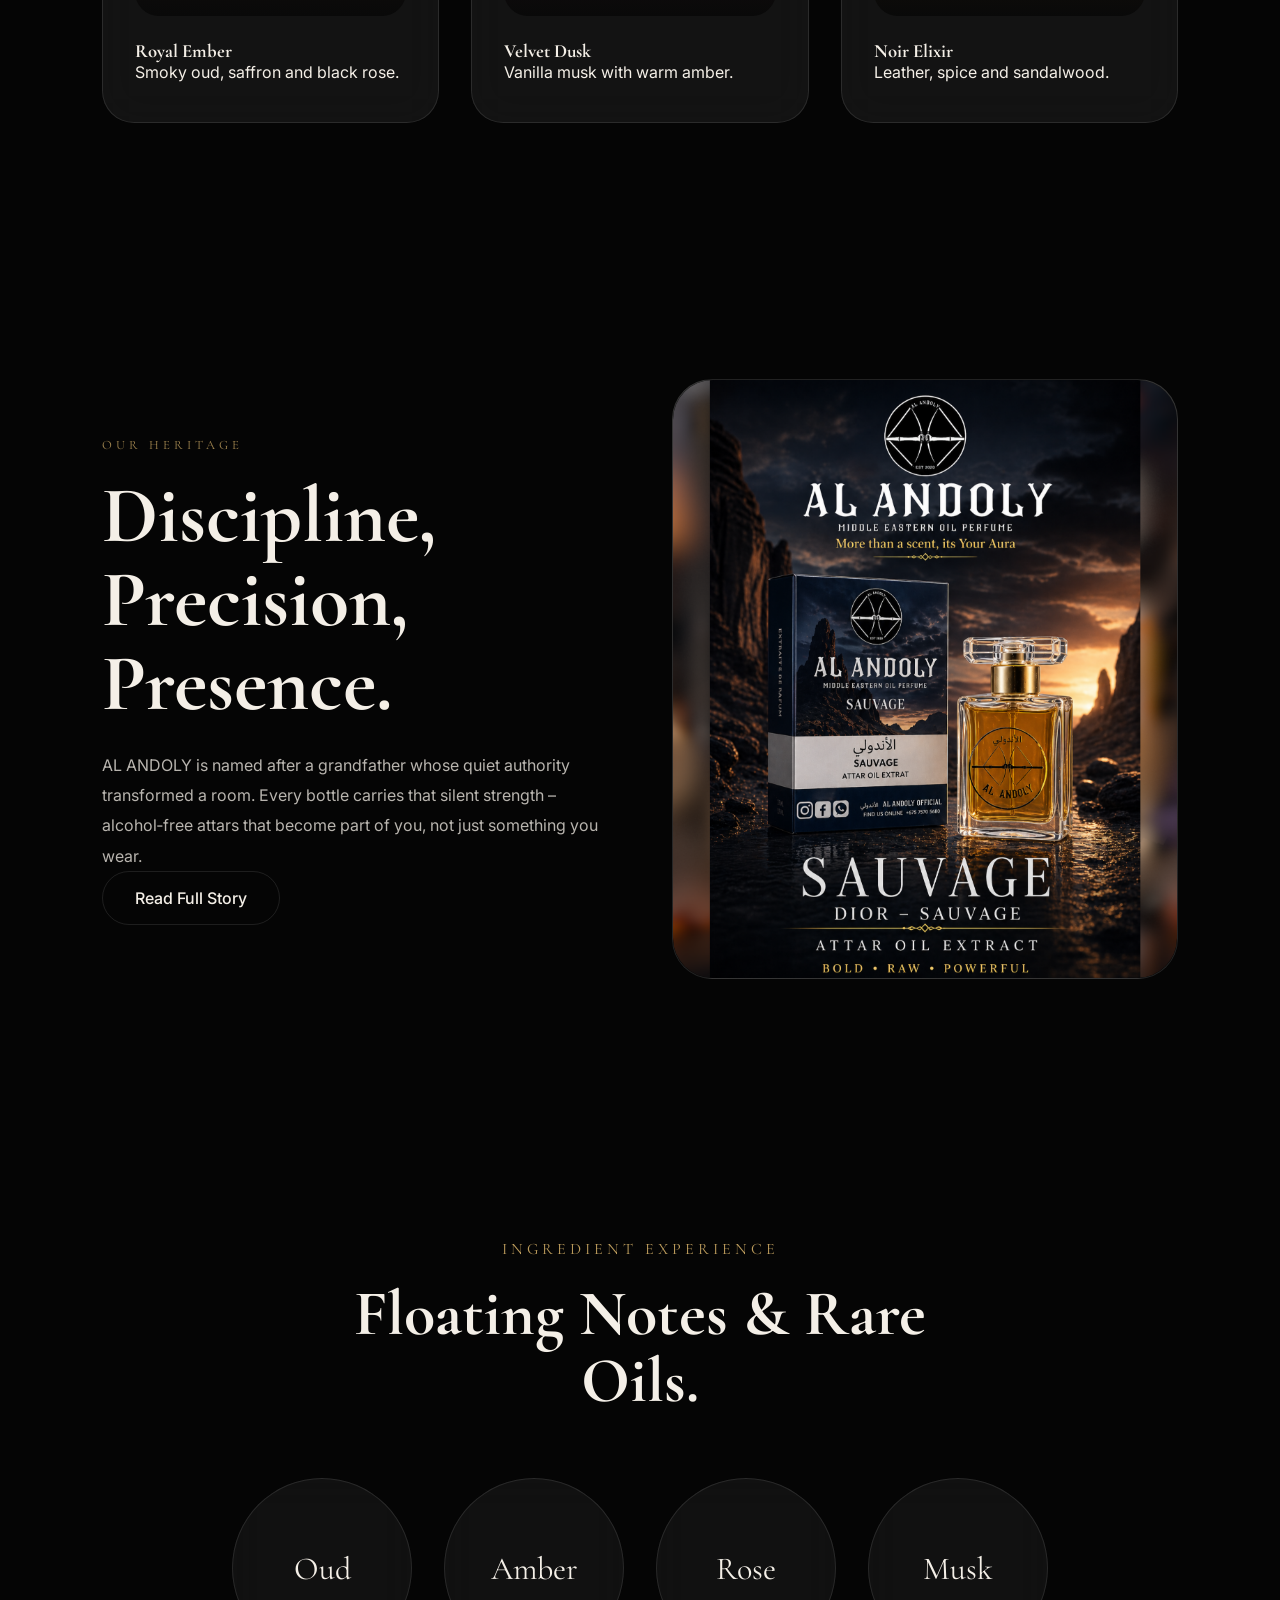
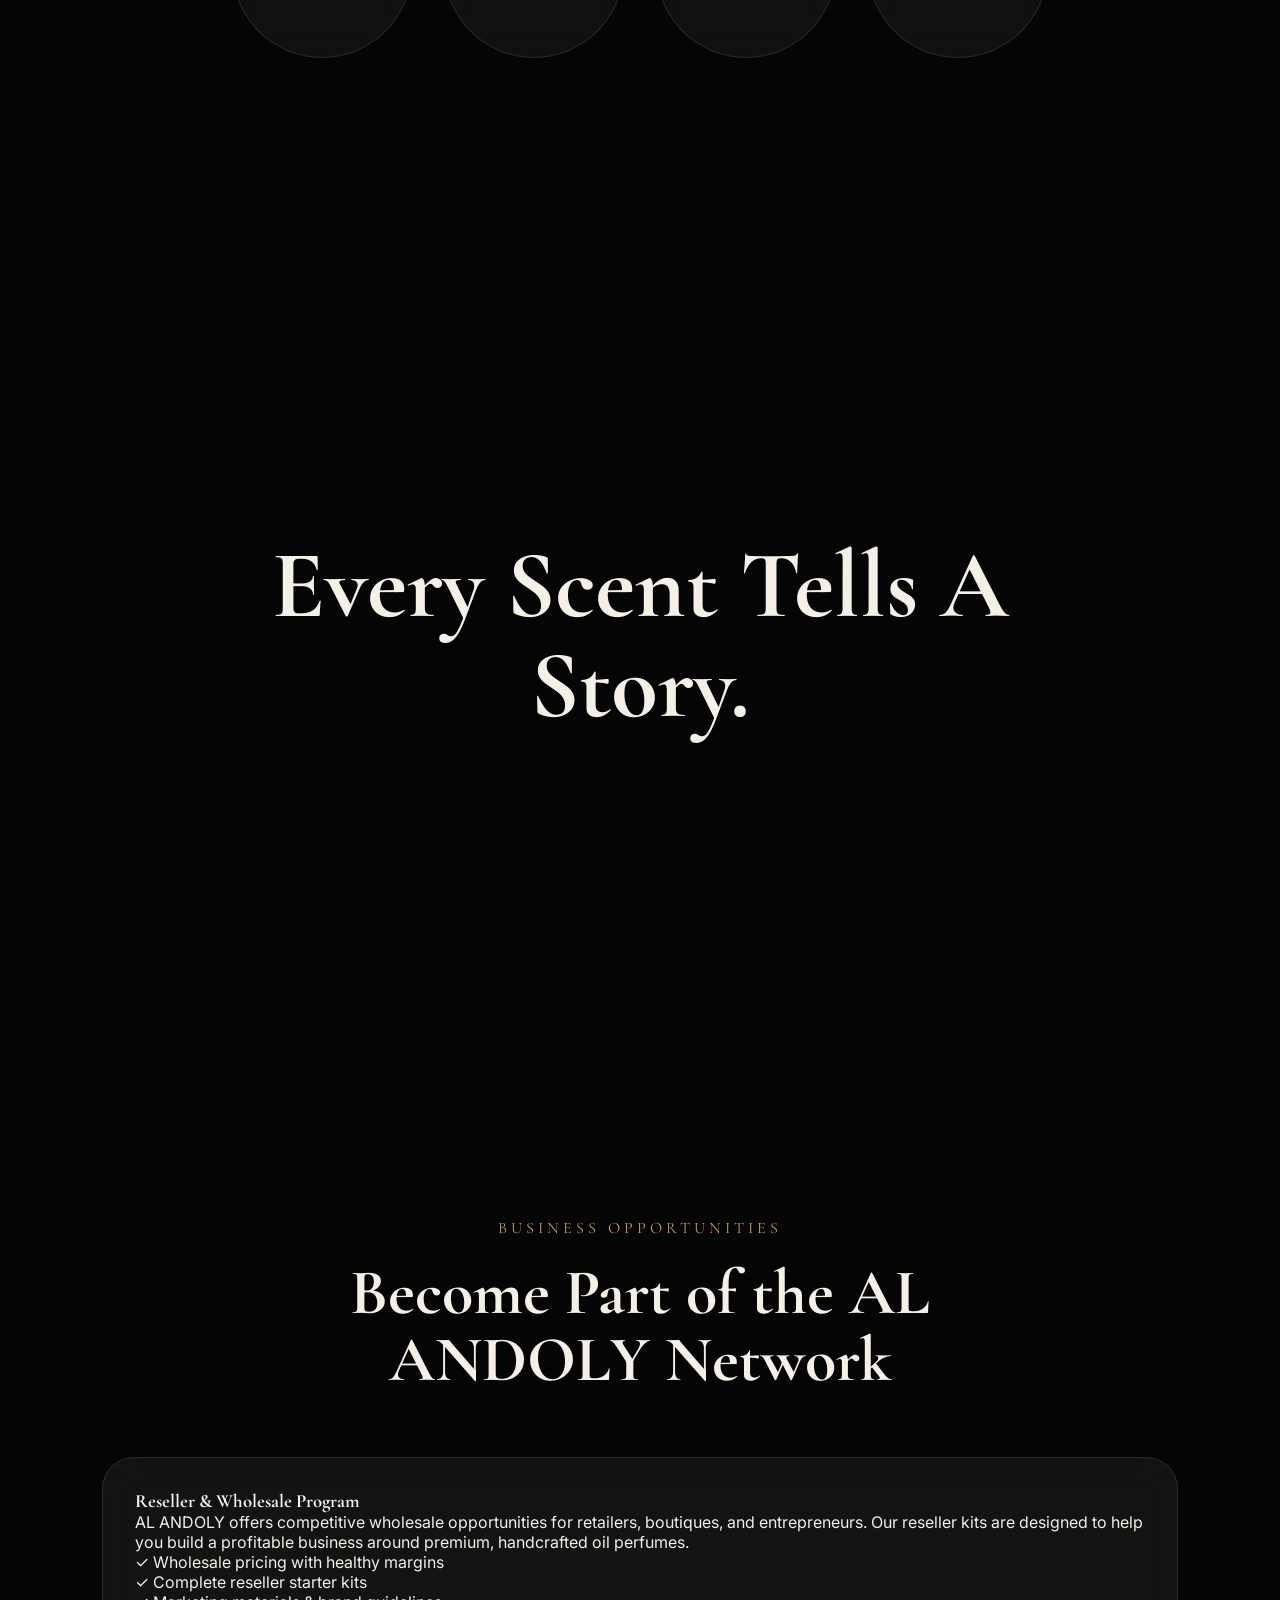
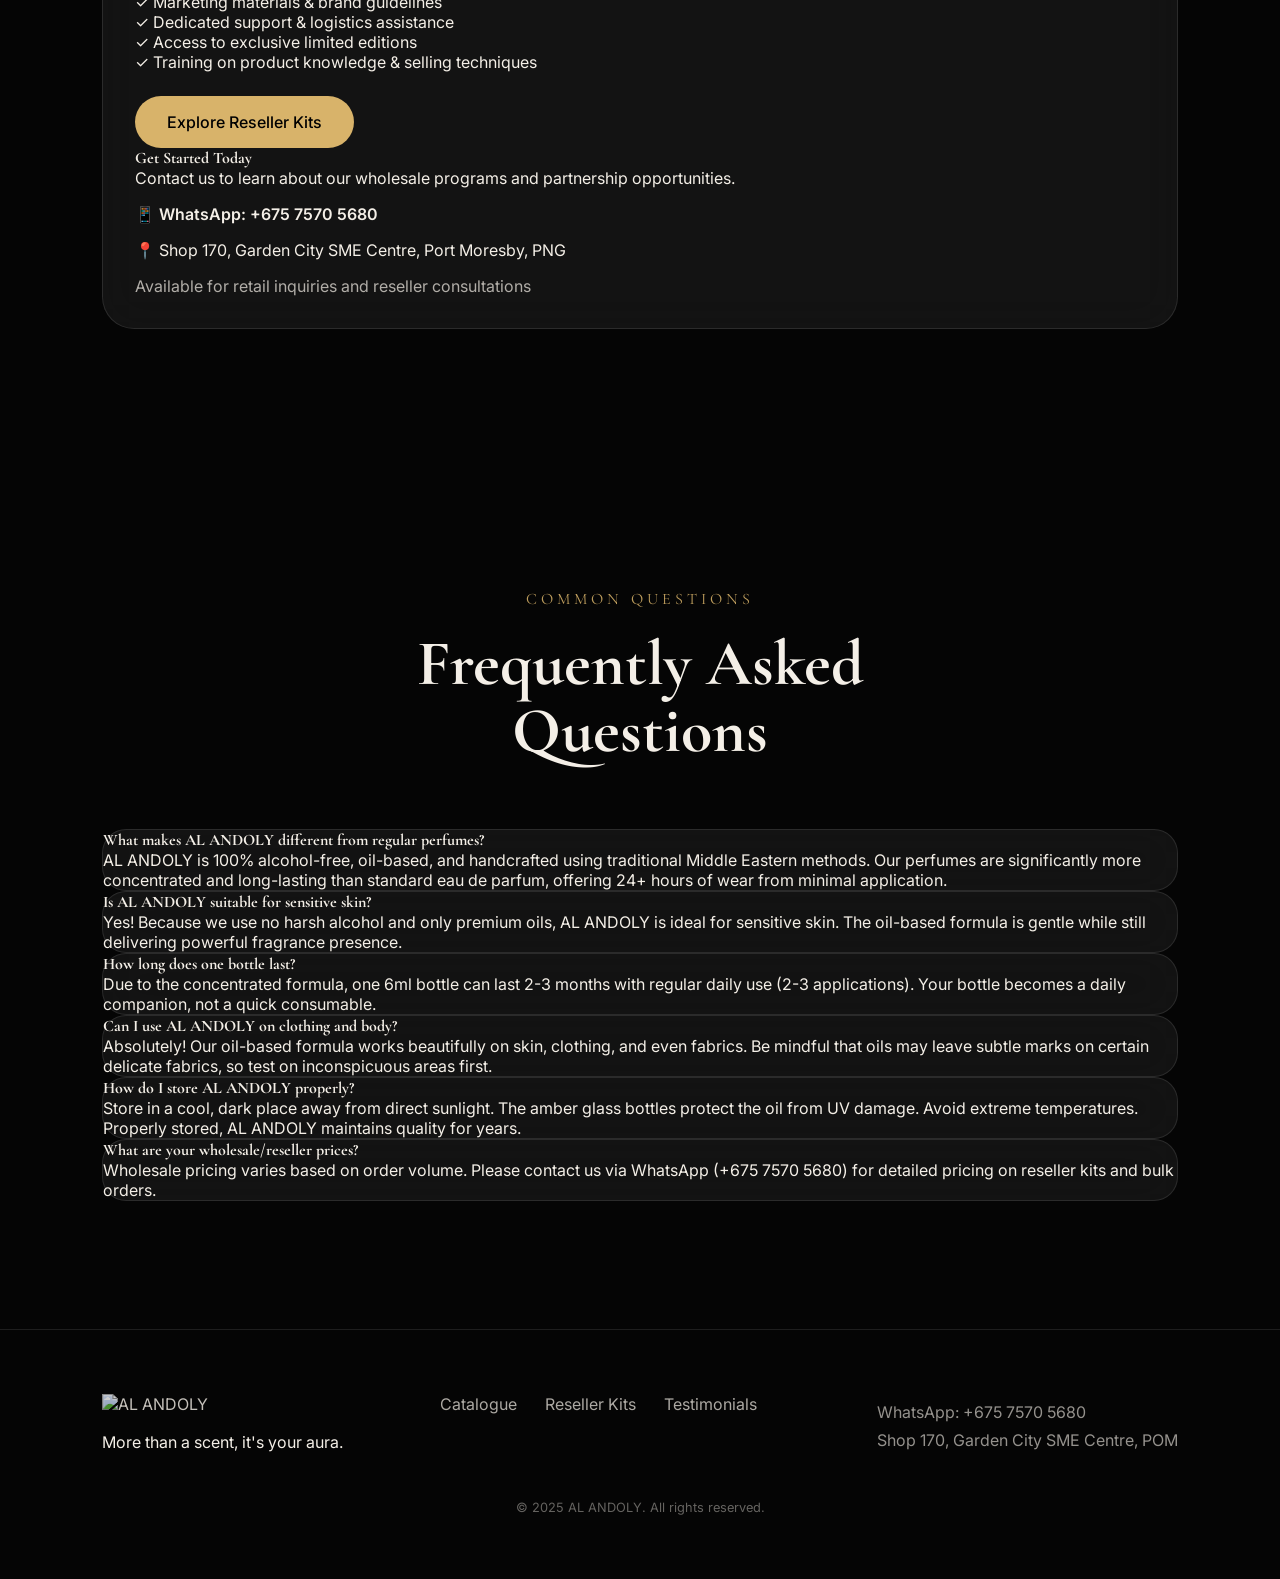
==== commit 66dfd195: "Update" ====
--- a/index.html
+++ b/index.html
@@ -46,7 +46,7 @@
 
   <header class="header glass">
     <div class="header__logo">
-      <img src="pictures/logo.jpg" alt="AL ANDOLY" />
+      <img src="pictures/logo.png" alt="AL ANDOLY" />
     </div>
     <nav>
       <a href="index.html" class="active">Home</a>
@@ -312,7 +312,7 @@
 
   <footer class="footer">
     <div class="footer__brand">
-      <img src="pictures/logo.jpg" alt="AL ANDOLY" class="footer__logo" />
+      <img src="pictures/logo1.png" alt="AL ANDOLY" class="footer__logo" />
       <p>More than a scent, it's your aura.</p>
     </div>
     <div class="footer__links">
--- a/css/style.css
+++ b/css/style.css
@@ -27,8 +27,11 @@
 }
 .cursor-follower{display:none;} /* not used in this style */
 .glass{
-  background:var(--glass);border:1px solid var(--border);backdrop-filter:blur(22px);border-radius:24px;
-}
+  background:var(--glass);border:1px solid var(--border);-webkit-backdrop-filter:blur(22px);backdrop-filter:blur(22px);border-radius:24px;
+}
+.benefit-card,.step,.case-item,.product-card,.testimonial-card,.team-member,.value-card,.about-card,.perfume-card,.partnership-content,.mv-card,.cta-banner,.story__content,.ad-modal__content,.perfume-modal__content{border-radius:32px;transition:transform .4s ease,border-color .4s ease,background .4s ease;}
+.benefit-card,.step,.case-item,.product-card,.testimonial-card,.team-member,.value-card,.about-card,.perfume-card,.partnership-content,.mv-card,.cta-banner{padding:2rem;}
+.benefit-card:hover,.step:hover,.case-item:hover,.product-card:hover,.testimonial-card:hover,.team-member:hover,.value-card:hover,.about-card:hover,.perfume-card:hover,.partnership-content:hover,.mv-card:hover,.cta-banner:hover{transform:translateY(-6px);border-color:rgba(216,179,106,.3);}
 .preloader{
   position:fixed;inset:0;background:#000;z-index:10000;display:flex;align-items:center;justify-content:center;
 }
@@ -39,17 +42,25 @@
   position:fixed;top:24px;left:50%;transform:translateX(-50%);
   width:92%;padding:1rem 2rem;border-radius:999px;display:flex;justify-content:space-between;align-items:center;z-index:1000;
 }
-.header__logo img{height:44px;display:block;}
-.logo,h1,h2,h3{font-family:'Cormorant Garamond',serif}
+.header__logo img{height:44px;width:auto;display:block;}
+.logo,h1,h2,h3,h4,h5,h6,.eyebrow{font-family:'Cormorant Garamond',serif}
+body, p, a, span, li, button{font-family:'Inter',sans-serif}
 nav{display:flex;gap:2rem}
 nav a{color:var(--cream);text-decoration:none;font-size:0.9rem;letter-spacing:0.5px;transition:0.3s;opacity:0.8}
 nav a:hover,nav a.active{opacity:1;color:var(--gold)}
 .header__burger{display:none;background:none;border:none;color:var(--gold);font-size:1.8rem;cursor:pointer}
+nav.open{display:flex}
+@media(max-width:900px){
+  nav{display:none;position:absolute;top:100%;left:50%;transform:translateX(-50%);width:calc(100% - 2rem);max-width:360px;padding:1.5rem 1.5rem;background:rgba(5,5,5,0.96);flex-direction:column;gap:1rem;border:1px solid rgba(255,255,255,0.09);border-radius:24px;}
+}
 .sound-toggle{display:none;}
-.hero{height:100vh;position:relative;display:flex;align-items:center;padding:0 8vw}
+.hero{min-height:100vh;height:auto;position:relative;display:flex;align-items:center;padding:0 8vw}
 #heroCanvas{position:absolute;inset:0;width:100%;height:100%}
 .hero__overlay{position:absolute;inset:0;background:linear-gradient(to bottom, rgba(0,0,0,.3), rgba(0,0,0,.7))}
-.hero__content{position:relative;z-index:2;max-width:720px}
+.hero__content{position:relative;z-index:2;max-width:720px;}
+.hero__content h1, .section-intro h2, .story__content h2, .campaign h2, .page-products .hero-inner h1, .page-about .about-hero h1, .page-reviews .hero-inner h1{font-size:clamp(2.8rem,5vw,5.5rem);line-height:1.05;}
+.section-intro p, .hero__description, .hero__subtitle, .value-item p, .product-card p, .case-item p, .step p, .testimonial-card p, .about-card p, .team-member p{font-size:1rem;line-height:1.8;opacity:.88;}
+
 .eyebrow{text-transform:uppercase;letter-spacing:4px;color:var(--gold);margin-bottom:1rem;font-size:0.8rem}
 .hero h1{font-size:clamp(4rem,9vw,8rem);line-height:.88;margin-bottom:1.5rem;color:var(--cream)}
 .hero__description{max-width:560px;opacity:.75;line-height:1.8;margin-bottom:2rem}
@@ -84,7 +95,7 @@
 .story__content p{opacity:.75;line-height:1.9}
 .story__visual{height:600px;border-radius:40px;background:linear-gradient(180deg, rgba(255,255,255,.1), rgba(255,255,255,.02));overflow:hidden;}
 .ingredient-orbs{display:flex;justify-content:center;gap:2rem;flex-wrap:wrap}
-.orb{width:180px;height:180px;border-radius:50%;display:flex;align-items:center;justify-content:center;background:rgba(255,255,255,.05);backdrop-filter:blur(20px);border:1px solid var(--border);font-family:'Cormorant Garamond',serif;font-size:2rem;transition:0.3s}
+.orb{width:180px;height:180px;border-radius:50%;display:flex;align-items:center;justify-content:center;background:rgba(255,255,255,.05);-webkit-backdrop-filter:blur(20px);backdrop-filter:blur(20px);border:1px solid var(--border);font-family:'Cormorant Garamond',serif;font-size:2rem;transition:0.3s}
 .orb:hover{background:rgba(216,179,106,.1);border-color:var(--gold)}
 .campaign{height:100vh;position:relative;overflow:hidden}
 .campaign video{width:100%;height:100%;object-fit:cover;filter:brightness(.45)}
@@ -92,7 +103,7 @@
 .campaign h2{font-size:6rem;text-align:center;max-width:900px}
 .footer{padding:4rem 8vw;border-top:1px solid var(--border);display:flex;justify-content:space-between;flex-wrap:wrap;gap:2rem}
 .footer__brand{display:flex;flex-direction:column;gap:0.5rem}
-.footer__logo{height:30px;opacity:0.8}
+.footer__logo{height:30px;width:auto;opacity:0.8}
 .footer__links a{color:var(--cream);text-decoration:none;margin-right:1.5rem;opacity:0.7;transition:0.3s}
 .footer__links a:hover{opacity:1;color:var(--gold)}
 .footer__contact p{opacity:0.6;margin-top:0.5rem}
@@ -129,7 +140,7 @@
 .perfume-modal__overlay{position:absolute;inset:0;background:rgba(0,0,0,0.9);}
 .perfume-modal__content{position:relative;max-width:800px;width:95%;padding:2rem;}
 .perfume-modal__close{position:absolute;top:10px;right:20px;background:none;border:none;color:#fff;font-size:2.5rem;}
-.perfume-modal__inner{}
+
 .detail-layout{display:flex;gap:2rem;flex-wrap:wrap;align-items:center;}
 .detail-img{width:250px;object-fit:contain;border-radius:16px;}
 .detail-text{flex:1;}
@@ -150,7 +161,7 @@
 .page-products .hero-inner{text-align:center;margin:6rem 0 4rem;}
 .page-products .hero-inner h1{font-size:3.5rem;}
 .glass-grid{display:grid;grid-template-columns:repeat(auto-fit,minmax(260px,1fr));gap:2rem;padding:0 4vw 4rem;}
-.product-card{padding:2rem;text-align:center;display:flex;flex-direction:column;align-items:center;min-height:auto;border-radius:28px;transition:0.4s ease;}
+.product-card{padding:2rem;text-align:center;display:flex;flex-direction:column;align-items:center;border-radius:28px;transition:0.4s ease;}
 .product-card:hover{transform:translateY(-8px);border-color:var(--gold);}
 .product-card img{width:100%;max-height:220px;object-fit:contain;margin-bottom:1.5rem;border-radius:16px;}
 .product-card h3{font-size:1.3rem;margin-bottom:1rem;color:var(--cream);}
@@ -252,14 +263,34 @@
 @media(max-width:900px){
   nav{display:none}
   .header__burger{display:block}
+  .header{top:1rem;left:50%;transform:translateX(-50%);width:94%;padding:1rem 1.25rem;}
   .hero{padding-top:6rem}
   .floating-bottle{display:none}
   .story{grid-template-columns:1fr}
   .story-content{grid-template-columns:1fr}
-  .section-intro h2,.story__content h2,.campaign h2{font-size:3rem}
-  .hero h1{font-size:3.5rem}
+  .section-intro h2,.story__content h2,.campaign h2{font-size:clamp(2.4rem,6vw,3.4rem)}
+  .hero h1{font-size:clamp(2.8rem,9vw,4.2rem)}
   .footer{flex-direction:column;text-align:center}
-  .mv-grid,.values-grid,.team-grid,.why-grid{grid-template-columns:1fr}
-  .story-content{grid-template-columns:1fr}
-  .mv-card{grid-template-columns:1fr}
-}+  .footer__brand,.footer__links,.footer__contact{width:100%}
+  .footer__links{display:flex;flex-wrap:wrap;justify-content:center;gap:1rem;}
+  .section-intro{margin-bottom:3rem}
+  .benefits-grid,.usage-steps,.cases-grid,.collection-grid,.glass-grid,.ingredient-orbs,.testimonials-grid,.team-grid,.mv-grid,.values-grid,.why-grid{grid-template-columns:1fr;gap:1.5rem}
+  .story__visual{height:auto;min-height:320px}
+  .campaign{height:auto}
+  .campaign video{height:70vh}
+  .section-intro h2,.story__content h2,.campaign h2,.hero h1,.page-products .hero-inner h1,.page-about .about-hero h1,.page-reviews .hero-inner h1{margin-bottom:1rem}
+  section{padding:4rem 6vw}
+  .preloader h1{font-size:3rem}
+  .ad-modal__content,.perfume-modal__content{max-height:calc(100vh - 4rem);overflow-y:auto;}
+  .ad-slider__controls button{font-size:1.4rem;padding:0.75rem;}
+}
+@media(max-width:600px){
+  .header{width:100%;padding:0.75rem 1rem;}
+  .hero{padding:4rem 4vw;}
+  .hero__actions{flex-direction:column;align-items:flex-start;}
+  .btn{width:100%;text-align:center;}
+  .section-intro h2{font-size:clamp(2.2rem,7vw,3rem)}
+  .eyebrow{letter-spacing:2px;}
+  .benefit-card,.step,.case-item,.product-card,.testimonial-card,.team-member,.value-card,.about-card,.perfume-card{padding:1.5rem;}
+  .perfume-visual,.shop-image{height:200px;}
+}
